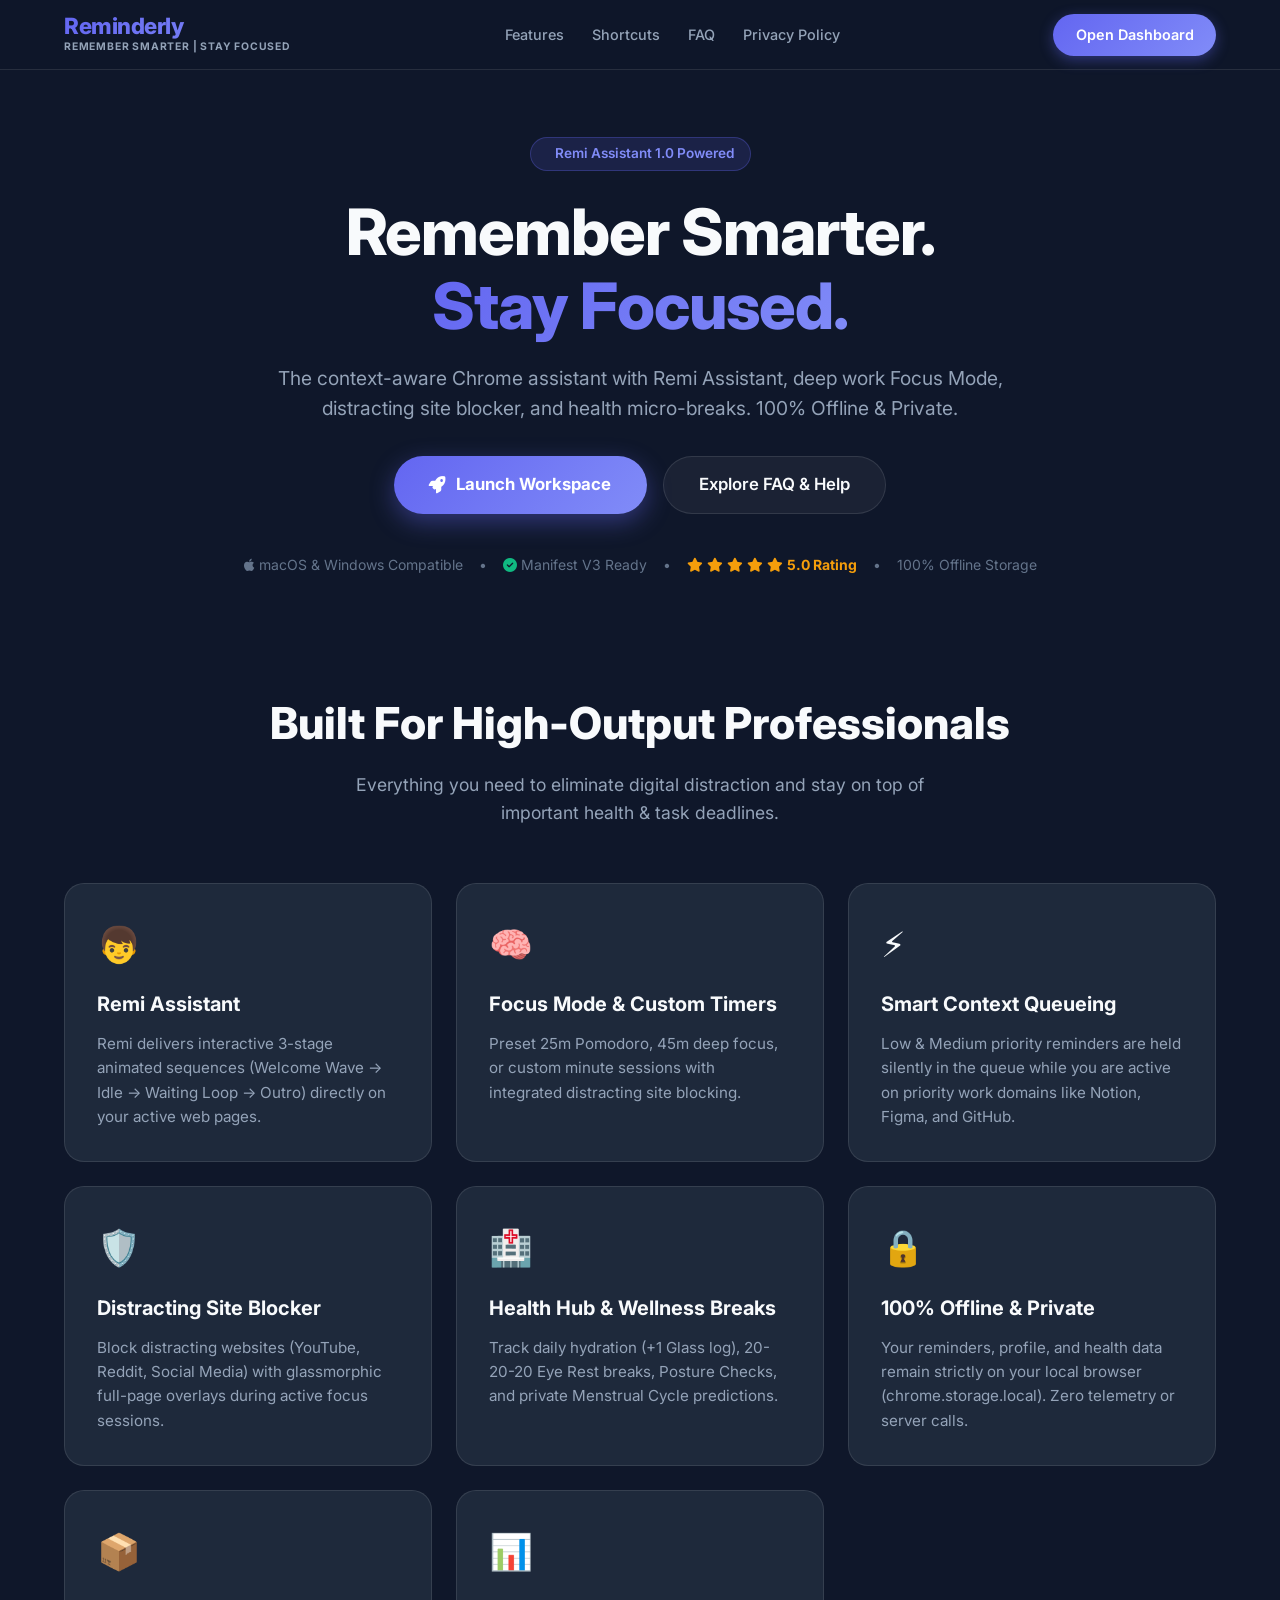
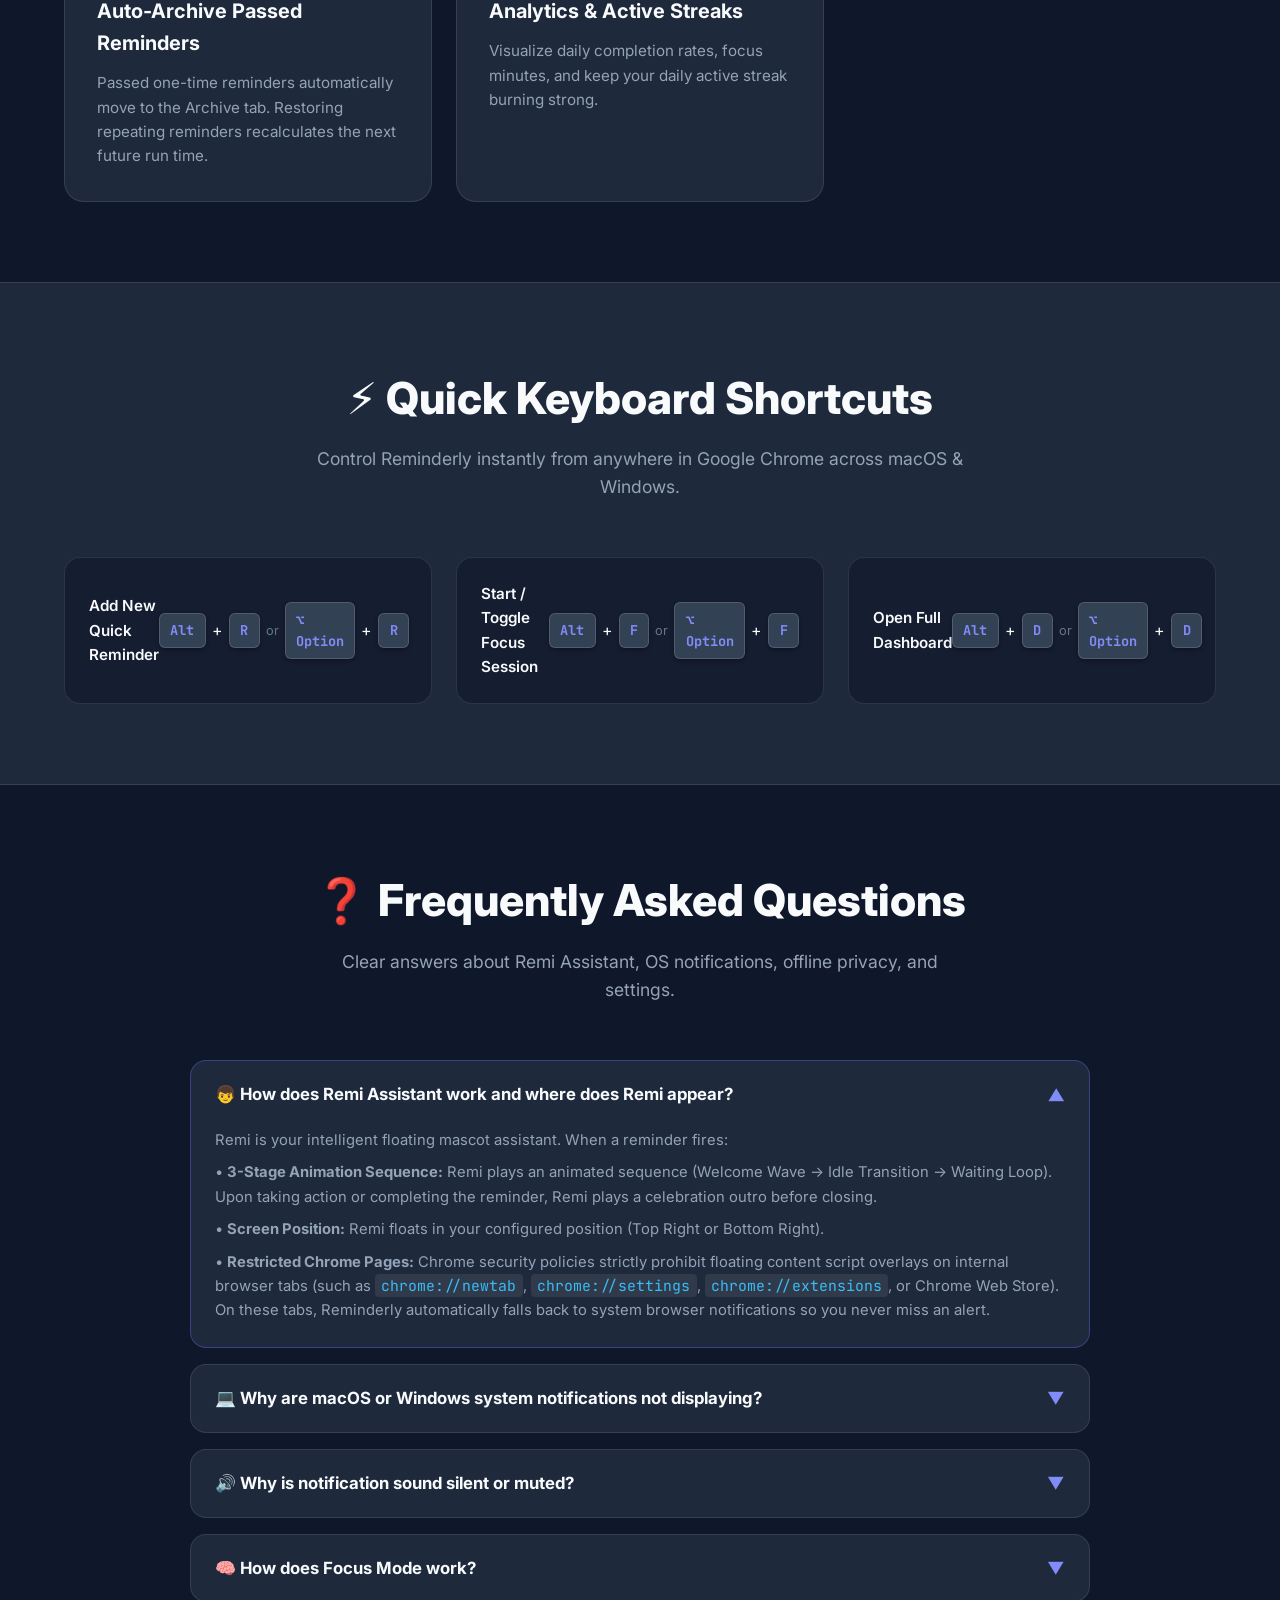
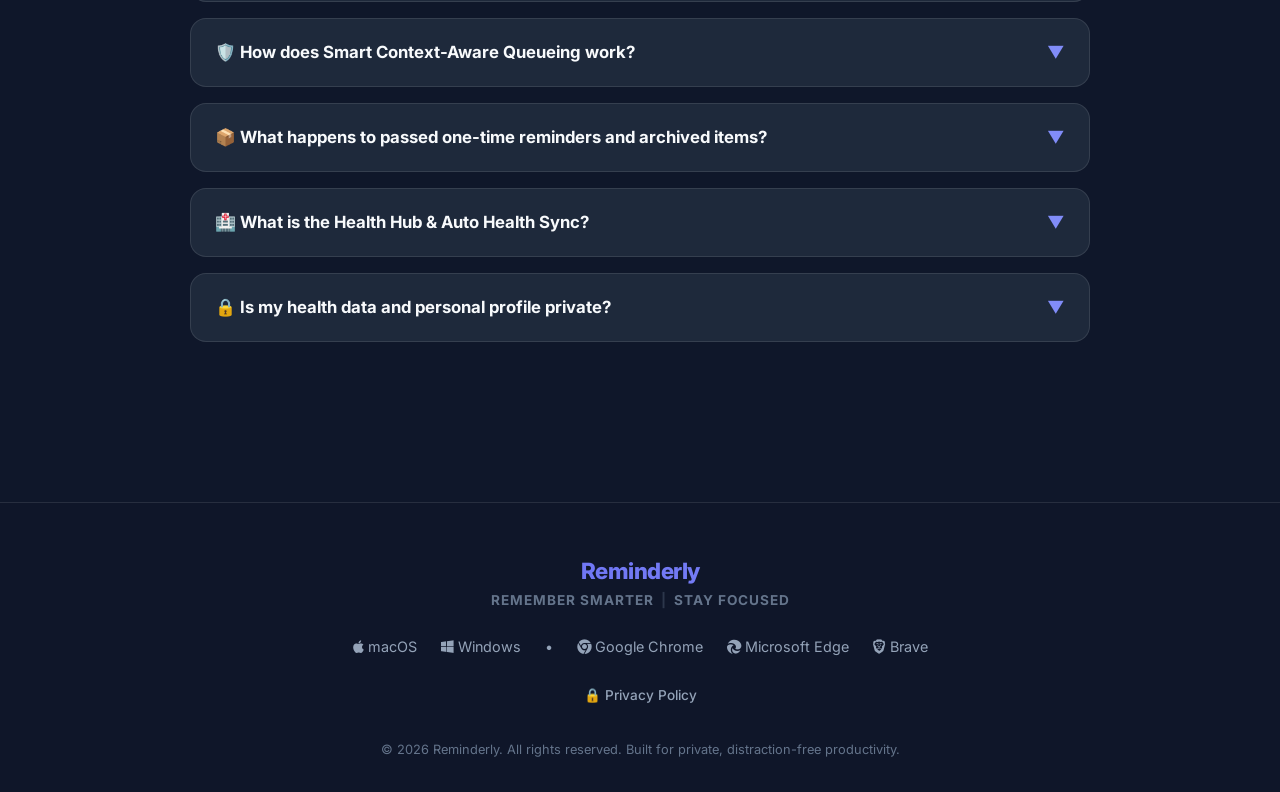
==== index.html @ 0ef1bbad "Initial commit" ====
<!DOCTYPE html>
<html lang="en" itemscope itemtype="http://schema.org/WebPage">
<head>
  <meta charset="UTF-8" />
  <title>Reminderly – Smart Reminder & Productivity Assistant | Remember Smarter | Stay Focused</title>
  <meta name="viewport" content="width=device-width, initial-scale=1.0, maximum-scale=5.0" />
  <meta name="description" content="Reminderly - The ultimate Chrome reminder & productivity extension with Remi Assistant, Focus Mode, Distracting Site Blocker, Health Hub, and Smart Context Awareness. Remember Smarter | Stay Focused." />
  <meta name="keywords" content="Reminderly, Chrome extension, Remi Assistant, focus mode, website blocker, reminder assistant, productivity dashboard, 20-20-20 eye rest, water tracker, period tracker, chrome reminder extension, remember smarter stay focused" />
  <meta name="author" content="Reminderly Team" />
  
  <!-- Open Graph / Facebook -->
  <meta property="og:type" content="website" />
  <meta property="og:title" content="Reminderly – Remember Smarter | Stay Focused" />
  <meta property="og:description" content="Transform your browser productivity with Remi Assistant, Focus Mode, Smart Context Queueing, and Health Micro-Breaks. 100% Offline & Private." />
  <meta property="og:image" content="icons/128x128.png" />

  <!-- Favicon and App Icons -->
  <link rel="icon" href="icons/transparent.png" type="image/png">
  <link rel="apple-touch-icon" href="icons/transparent.png">
  <meta name="theme-color" content="#6366f1">
  
  <!-- Fonts & Icons -->
  <link rel="preconnect" href="https://fonts.googleapis.com">
  <link rel="preconnect" href="https://fonts.gstatic.com" crossorigin>
  <link href="https://fonts.googleapis.com/css2?family=Inter:wght@300;400;500;600;700;800&family=JetBrains+Mono:wght@400;500;600&display=swap" rel="stylesheet">
  <link rel="stylesheet" href="https://cdnjs.cloudflare.com/ajax/libs/font-awesome/6.5.1/css/all.min.css" crossorigin="anonymous" referrerpolicy="no-referrer" />

  <style>
    * {
      box-sizing: border-box;
      margin: 0;
      padding: 0;
    }

    :root {
      --primary: #6366f1;
      --primary-light: #818cf8;
      --primary-dark: #4f46e5;
      --secondary: #38bdf8;
      --accent: #10b981;
      --warning: #f59e0b;
      --danger: #ef4444;
      --background: #0f172a;
      --surface: #1e293b;
      --surface-elevated: #334155;
      --text-primary: #f8fafc;
      --text-secondary: #94a3b8;
      --text-muted: #64748b;
      --border: rgba(255, 255, 255, 0.1);
      --border-light: rgba(255, 255, 255, 0.05);
      --shadow-sm: 0 2px 4px rgba(0, 0, 0, 0.2);
      --shadow: 0 4px 12px rgba(0, 0, 0, 0.3);
      --shadow-lg: 0 10px 25px rgba(0, 0, 0, 0.4);
      --shadow-xl: 0 20px 40px rgba(0, 0, 0, 0.5);
      --gradient-primary: linear-gradient(135deg, #6366f1 0%, #818cf8 100%);
      --gradient-accent: linear-gradient(135deg, #38bdf8 0%, #10b981 100%);
    }

    html {
      scroll-behavior: smooth;
      font-family: 'Inter', system-ui, -apple-system, sans-serif;
      background: var(--background);
      color: var(--text-primary);
      line-height: 1.6;
    }

    body {
      overflow-x: hidden;
    }

    /* Container */
    .container {
      max-width: 1200px;
      margin: 0 auto;
      padding: 0 1.5rem;
    }

    /* Header */
    header {
      position: fixed;
      top: 0;
      left: 0;
      right: 0;
      background: rgba(15, 23, 42, 0.85);
      backdrop-filter: blur(16px);
      border-bottom: 1px solid var(--border);
      z-index: 1000;
      padding: 0.85rem 0;
    }

    .header-content {
      display: flex;
      justify-content: space-between;
      align-items: center;
    }

    .logo-container {
      display: flex;
      flex-direction: column;
      text-decoration: none;
    }

    .logo-text {
      font-size: 1.4rem;
      font-weight: 800;
      background: var(--gradient-primary);
      -webkit-background-clip: text;
      -webkit-text-fill-color: transparent;
      letter-spacing: -0.5px;
      line-height: 1.1;
    }

    .logo-slogan {
      font-size: 0.65rem;
      font-weight: 700;
      color: var(--text-secondary);
      letter-spacing: 0.8px;
      text-transform: uppercase;
    }

    nav {
      display: flex;
      gap: 1.75rem;
      align-items: center;
    }

    nav a {
      color: var(--text-secondary);
      text-decoration: none;
      font-weight: 500;
      font-size: 0.9rem;
      transition: color 0.2s ease;
    }

    nav a:hover {
      color: var(--text-primary);
    }

    .btn-cta {
      background: var(--gradient-primary);
      color: white;
      padding: 0.6rem 1.4rem;
      border-radius: 50px;
      font-weight: 600;
      text-decoration: none;
      font-size: 0.9rem;
      box-shadow: 0 4px 14px rgba(99, 102, 241, 0.4);
      transition: transform 0.2s ease, box-shadow 0.2s ease;
    }

    .btn-cta:hover {
      transform: translateY(-2px);
      box-shadow: 0 6px 20px rgba(99, 102, 241, 0.6);
    }

    /* Hero Section */
    .hero {
      padding: 8.5rem 0 5rem 0;
      text-align: center;
      position: relative;
    }

    .hero-badge {
      display: inline-flex;
      align-items: center;
      gap: 8px;
      background: rgba(99, 102, 241, 0.15);
      border: 1px solid rgba(99, 102, 241, 0.3);
      padding: 0.35rem 1rem;
      border-radius: 50px;
      font-size: 0.85rem;
      font-weight: 600;
      color: #818cf8;
      margin-bottom: 1.5rem;
    }

    .hero h1 {
      font-size: clamp(2.4rem, 5vw, 4rem);
      font-weight: 800;
      line-height: 1.15;
      margin-bottom: 1.25rem;
      letter-spacing: -1px;
    }

    .gradient-text {
      background: var(--gradient-primary);
      -webkit-background-clip: text;
      -webkit-text-fill-color: transparent;
    }

    .hero p {
      font-size: 1.2rem;
      color: var(--text-secondary);
      max-width: 760px;
      margin: 0 auto 2rem auto;
      line-height: 1.6;
    }

    .hero-buttons {
      display: flex;
      gap: 1rem;
      justify-content: center;
      flex-wrap: wrap;
      margin-bottom: 2.5rem;
    }

    .btn-hero-primary {
      background: var(--gradient-primary);
      color: white;
      padding: 0.9rem 2.2rem;
      border-radius: 50px;
      font-weight: 700;
      text-decoration: none;
      font-size: 1.05rem;
      box-shadow: 0 8px 25px rgba(99, 102, 241, 0.4);
      transition: all 0.25s ease;
      display: inline-flex;
      align-items: center;
      gap: 10px;
    }

    .btn-hero-primary:hover {
      transform: translateY(-3px);
      box-shadow: 0 12px 30px rgba(99, 102, 241, 0.6);
    }

    .btn-hero-secondary {
      background: rgba(255, 255, 255, 0.05);
      color: var(--text-primary);
      padding: 0.9rem 2.2rem;
      border-radius: 50px;
      font-weight: 600;
      text-decoration: none;
      font-size: 1.05rem;
      border: 1px solid var(--border);
      transition: all 0.25s ease;
    }

    .btn-hero-secondary:hover {
      background: rgba(255, 255, 255, 0.1);
      transform: translateY(-2px);
    }

    .version-meta {
      display: flex;
      align-items: center;
      justify-content: center;
      gap: 16px;
      font-size: 0.875rem;
      color: var(--text-muted);
    }

    .star-rating {
      color: #f59e0b;
      display: inline-flex;
      align-items: center;
      gap: 4px;
    }

    /* Features Section */
    .section-title {
      text-align: center;
      margin-bottom: 3.5rem;
    }

    .section-title h2 {
      font-size: clamp(2rem, 3.5vw, 2.75rem);
      font-weight: 800;
      margin-bottom: 0.75rem;
    }

    .section-title p {
      color: var(--text-secondary);
      font-size: 1.1rem;
      max-width: 650px;
      margin: 0 auto;
    }

    .features-grid {
      display: grid;
      grid-template-columns: repeat(auto-fit, minmax(320px, 1fr));
      gap: 1.5rem;
      margin-bottom: 5rem;
    }

    .feature-card {
      background: var(--surface);
      border: 1px solid var(--border);
      border-radius: 20px;
      padding: 2rem;
      transition: all 0.3s ease;
      display: flex;
      flex-direction: column;
      gap: 12px;
    }

    .feature-card:hover {
      transform: translateY(-6px);
      border-color: rgba(99, 102, 241, 0.4);
      box-shadow: 0 12px 30px rgba(0, 0, 0, 0.4);
    }

    .feature-icon {
      font-size: 2.2rem;
      margin-bottom: 4px;
    }

    .feature-card h3 {
      font-size: 1.25rem;
      font-weight: 700;
      color: var(--text-primary);
    }

    .feature-card p {
      color: var(--text-secondary);
      font-size: 0.95rem;
      line-height: 1.6;
    }

    /* Keyboard Shortcuts Section */
    .shortcuts-section {
      background: var(--surface);
      border-top: 1px solid var(--border);
      border-bottom: 1px solid var(--border);
      padding: 5rem 0;
      margin-bottom: 5rem;
    }

    .shortcuts-grid {
      display: grid;
      grid-template-columns: repeat(auto-fit, minmax(280px, 1fr));
      gap: 1.5rem;
    }

    .shortcut-card {
      background: rgba(15, 23, 42, 0.6);
      border: 1px solid var(--border);
      border-radius: 16px;
      padding: 1.5rem;
      display: flex;
      align-items: center;
      justify-content: space-between;
    }

    .shortcut-desc {
      font-size: 0.95rem;
      font-weight: 600;
      color: var(--text-primary);
    }

    kbd {
      background: var(--surface-elevated);
      color: var(--primary-light);
      border: 1px solid rgba(255, 255, 255, 0.15);
      border-radius: 6px;
      padding: 0.35rem 0.65rem;
      font-family: 'JetBrains Mono', monospace;
      font-size: 0.85rem;
      font-weight: 700;
      box-shadow: 0 2px 4px rgba(0,0,0,0.3);
    }

    /* Testimonials Section */
    .testimonials-grid {
      display: grid;
      grid-template-columns: repeat(auto-fit, minmax(300px, 1fr));
      gap: 1.5rem;
      margin-bottom: 5rem;
    }

    .testimonial-card {
      background: var(--surface);
      border: 1px solid var(--border);
      border-radius: 20px;
      padding: 2rem;
      display: flex;
      flex-direction: column;
      justify-content: space-between;
    }

    .testimonial-quote {
      font-size: 0.95rem;
      color: var(--text-secondary);
      font-style: italic;
      line-height: 1.65;
      margin-bottom: 1.5rem;
    }

    .testimonial-user {
      display: flex;
      align-items: center;
      gap: 12px;
    }

    .user-avatar {
      width: 44px;
      height: 44px;
      border-radius: 50%;
      background: var(--gradient-primary);
      display: flex;
      align-items: center;
      justify-content: center;
      font-weight: 700;
      color: white;
    }

    .user-info h4 {
      font-size: 0.95rem;
      font-weight: 700;
    }

    .user-info p {
      font-size: 0.8rem;
      color: var(--text-muted);
    }

    /* FAQ Accordion Section */
    .faq-container {
      max-width: 900px;
      margin: 0 auto 5rem auto;
      display: flex;
      flex-direction: column;
      gap: 1rem;
    }

    .faq-item {
      background: var(--surface);
      border: 1px solid var(--border);
      border-radius: 16px;
      overflow: hidden;
      transition: border-color 0.2s ease;
    }

    .faq-item[open] {
      border-color: rgba(99, 102, 241, 0.4);
    }

    .faq-summary {
      padding: 1.25rem 1.5rem;
      font-size: 1.05rem;
      font-weight: 700;
      color: var(--text-primary);
      cursor: pointer;
      display: flex;
      justify-content: space-between;
      align-items: center;
      list-style: none;
    }

    .faq-summary::-webkit-details-marker {
      display: none;
    }

    .faq-arrow {
      color: var(--primary-light);
      transition: transform 0.2s ease;
    }

    .faq-item[open] .faq-arrow {
      transform: rotate(180deg);
    }

    .faq-body {
      padding: 0 1.5rem 1.5rem 1.5rem;
      color: var(--text-secondary);
      font-size: 0.925rem;
      line-height: 1.65;
      display: flex;
      flex-direction: column;
      gap: 8px;
    }

    .faq-body code {
      background: rgba(255, 255, 255, 0.08);
      color: #38bdf8;
      padding: 0.15rem 0.4rem;
      border-radius: 4px;
      font-family: 'JetBrains Mono', monospace;
    }

    /* Footer */
    footer {
      background: rgba(15, 23, 42, 0.95);
      border-top: 1px solid var(--border);
      padding: 3.5rem 0 2rem 0;
      text-align: center;
    }

    .footer-brand {
      margin-bottom: 1.5rem;
    }

    .footer-tagline {
      font-size: 0.85rem;
      font-weight: 700;
      color: var(--text-muted);
      letter-spacing: 1px;
      text-transform: uppercase;
      margin-top: 6px;
    }

    .browser-list {
      display: flex;
      justify-content: center;
      gap: 1.5rem;
      margin: 1.5rem 0;
      color: var(--text-secondary);
      font-size: 0.9rem;
    }

    .footer-copyright {
      font-size: 0.8rem;
      color: var(--text-muted);
      margin-top: 2rem;
    }

    @media (max-width: 768px) {
      nav { display: none; }
      .hero { padding-top: 7rem; }
    }
  </style>
</head>
<body>

  <!-- Header -->
  <header>
    <div class="container header-content">
      <a href="#" class="logo-container">
        <div class="logo-text">Reminderly</div>
        <div class="logo-slogan">Remember Smarter | Stay Focused</div>
      </a>

      <nav>
        <a href="#features">Features</a>
        <a href="#shortcuts">Shortcuts</a>
        <a href="#faq">FAQ</a>
        <a href="privacy.html">Privacy Policy</a>
      </nav>

      <a href="dashboard/dashboard.html" class="btn-cta">Open Dashboard</a>
    </div>
  </header>

  <!-- Hero Section -->
  <section class="hero">
    <div class="container">
      <div class="hero-badge">
        <i class="fa-solid fa-sparkles"></i> Remi Assistant 1.0 Powered
      </div>

      <h1>
        Remember Smarter.<br>
        <span class="gradient-text">Stay Focused.</span>
      </h1>

      <p>
        The context-aware Chrome assistant with Remi Assistant, deep work Focus Mode, distracting site blocker, and health micro-breaks. 100% Offline & Private.
      </p>

      <div class="hero-buttons">
        <a href="dashboard/dashboard.html" class="btn-hero-primary">
          <i class="fa-solid fa-rocket"></i> Launch Workspace
        </a>
        <a href="#faq" class="btn-hero-secondary">Explore FAQ & Help</a>
      </div>

      <div class="version-meta">
        <span><i class="fa-brands fa-apple"></i> macOS & Windows Compatible</span>
        <span>•</span>
        <span><i class="fa-solid fa-check-circle" style="color: #10b981;"></i> Manifest V3 Ready</span>
        <span>•</span>
        <span class="star-rating">
          <i class="fa-solid fa-star"></i>
          <i class="fa-solid fa-star"></i>
          <i class="fa-solid fa-star"></i>
          <i class="fa-solid fa-star"></i>
          <i class="fa-solid fa-star"></i>
          <strong>5.0 Rating</strong>
        </span>
        <span>•</span>
        <span>100% Offline Storage</span>
      </div>
    </div>
  </section>

  <!-- Features Section -->
  <section class="container" id="features" style="padding-top: 2rem;">
    <div class="section-title">
      <h2>Built For High-Output Professionals</h2>
      <p>Everything you need to eliminate digital distraction and stay on top of important health & task deadlines.</p>
    </div>

    <div class="features-grid">
      
      <div class="feature-card">
        <div class="feature-icon">👦</div>
        <h3>Remi Assistant</h3>
        <p>Remi delivers interactive 3-stage animated sequences (Welcome Wave → Idle → Waiting Loop → Outro) directly on your active web pages.</p>
      </div>

      <div class="feature-card">
        <div class="feature-icon">🧠</div>
        <h3>Focus Mode & Custom Timers</h3>
        <p>Preset 25m Pomodoro, 45m deep focus, or custom minute sessions with integrated distracting site blocking.</p>
      </div>

      <div class="feature-card">
        <div class="feature-icon">⚡</div>
        <h3>Smart Context Queueing</h3>
        <p>Low & Medium priority reminders are held silently in the queue while you are active on priority work domains like Notion, Figma, and GitHub.</p>
      </div>

      <div class="feature-card">
        <div class="feature-icon">🛡️</div>
        <h3>Distracting Site Blocker</h3>
        <p>Block distracting websites (YouTube, Reddit, Social Media) with glassmorphic full-page overlays during active focus sessions.</p>
      </div>

      <div class="feature-card">
        <div class="feature-icon">🏥</div>
        <h3>Health Hub & Wellness Breaks</h3>
        <p>Track daily hydration (+1 Glass log), 20-20-20 Eye Rest breaks, Posture Checks, and private Menstrual Cycle predictions.</p>
      </div>

      <div class="feature-card">
        <div class="feature-icon">🔒</div>
        <h3>100% Offline & Private</h3>
        <p>Your reminders, profile, and health data remain strictly on your local browser (chrome.storage.local). Zero telemetry or server calls.</p>
      </div>

      <div class="feature-card">
        <div class="feature-icon">📦</div>
        <h3>Auto-Archive Passed Reminders</h3>
        <p>Passed one-time reminders automatically move to the Archive tab. Restoring repeating reminders recalculates the next future run time.</p>
      </div>

      <div class="feature-card">
        <div class="feature-icon">📊</div>
        <h3>Analytics & Active Streaks</h3>
        <p>Visualize daily completion rates, focus minutes, and keep your daily active streak burning strong.</p>
      </div>

    </div>
  </section>

  <!-- Shortcuts Section -->
  <section class="shortcuts-section" id="shortcuts">
    <div class="container">
      <div class="section-title">
        <h2>⚡ Quick Keyboard Shortcuts</h2>
        <p>Control Reminderly instantly from anywhere in Google Chrome across macOS & Windows.</p>
      </div>

      <div class="shortcuts-grid">
        <div class="shortcut-card">
          <span class="shortcut-desc">Add New Quick Reminder</span>
          <div style="display: flex; align-items: center; gap: 6px;">
            <kbd>Alt</kbd> + <kbd>R</kbd>
            <span style="font-size: 0.8rem; color: var(--text-muted);">or</span>
            <kbd>⌥ Option</kbd> + <kbd>R</kbd>
          </div>
        </div>
        <div class="shortcut-card">
          <span class="shortcut-desc">Start / Toggle Focus Session</span>
          <div style="display: flex; align-items: center; gap: 6px;">
            <kbd>Alt</kbd> + <kbd>F</kbd>
            <span style="font-size: 0.8rem; color: var(--text-muted);">or</span>
            <kbd>⌥ Option</kbd> + <kbd>F</kbd>
          </div>
        </div>
        <div class="shortcut-card">
          <span class="shortcut-desc">Open Full Dashboard</span>
          <div style="display: flex; align-items: center; gap: 6px;">
            <kbd>Alt</kbd> + <kbd>D</kbd>
            <span style="font-size: 0.8rem; color: var(--text-muted);">or</span>
            <kbd>⌥ Option</kbd> + <kbd>D</kbd>
          </div>
        </div>
      </div>
    </div>
  </section>

  <!-- FAQ Section -->
  <section class="container" id="faq" style="padding-bottom: 5rem;">
    <div class="section-title">
      <h2>❓ Frequently Asked Questions</h2>
      <p>Clear answers about Remi Assistant, OS notifications, offline privacy, and settings.</p>
    </div>

    <div class="faq-container">
      
      <details class="faq-item" open>
        <summary class="faq-summary">
          <span>👦 How does Remi Assistant work and where does Remi appear?</span>
          <span class="faq-arrow">▼</span>
        </summary>
        <div class="faq-body">
          <p>Remi is your intelligent floating mascot assistant. When a reminder fires:</p>
          <p>• <strong>3-Stage Animation Sequence:</strong> Remi plays an animated sequence (Welcome Wave → Idle Transition → Waiting Loop). Upon taking action or completing the reminder, Remi plays a celebration outro before closing.</p>
          <p>• <strong>Screen Position:</strong> Remi floats in your configured position (Top Right or Bottom Right).</p>
          <p>• <strong>Restricted Chrome Pages:</strong> Chrome security policies strictly prohibit floating content script overlays on internal browser tabs (such as <code>chrome://newtab</code>, <code>chrome://settings</code>, <code>chrome://extensions</code>, or Chrome Web Store). On these tabs, Reminderly automatically falls back to system browser notifications so you never miss an alert.</p>
        </div>
      </details>

      <details class="faq-item">
        <summary class="faq-summary">
          <span>💻 Why are macOS or Windows system notifications not displaying?</span>
          <span class="faq-arrow">▼</span>
        </summary>
        <div class="faq-body">
          <p>If browser desktop notifications are not popping up, check your operating system settings:</p>
          <p>• <strong>macOS System Settings:</strong> Open <em>Apple Menu  → System Settings → Notifications → Google Chrome</em>. Ensure <strong>Allow Notifications</strong> is ON and Alert Style is set to <strong>Banners</strong> or <strong>Alerts</strong>.</p>
          <p>• <strong>macOS Focus Mode / Do Not Disturb:</strong> If Focus Mode or DND is active in the macOS menu bar, macOS silences banners unless Chrome is added to <em>Focus → Allowed Apps</em>.</p>
          <p>• <strong>Windows Notifications & Focus Assist:</strong> Open <em>Windows Settings → System → Notifications & Focus Assist</em> and ensure Google Chrome notifications are permitted.</p>
        </div>
      </details>

      <details class="faq-item">
        <summary class="faq-summary">
          <span>🔊 Why is notification sound silent or muted?</span>
          <span class="faq-arrow">▼</span>
        </summary>
        <div class="faq-body">
          <p>Audio playback is subject to browser and operating system policies:</p>
          <p>• <strong>Web Audio Autoplay Policy:</strong> Modern browsers (Chrome, Edge, Brave) require at least one user interaction (a click anywhere on a webpage) before Web Audio can synthesize or play sound chimes automatically.</p>
          <p>• <strong>Volume & Sound Tone Settings:</strong> Check <em>Settings → Preferences & Audio</em> to ensure notification volume is turned up and test your chosen sound tone (Glass Chime, Soft Dual Wave, Energetic Ring, or Classic Bell).</p>
          <p>• <strong>Background Tab Throttling:</strong> Browsers throttle inactive background timers to save battery (~1 min delay), but persistent alarms trigger sound chimes as soon as Chrome is active.</p>
        </div>
      </details>

      <details class="faq-item">
        <summary class="faq-summary">
          <span>🧠 How does Focus Mode work?</span>
          <span class="faq-arrow">▼</span>
        </summary>
        <div class="faq-body">
          <p>Focus Mode helps you execute deep work sessions without distractions:</p>
          <p>• <strong>Preset & Custom Timers:</strong> Quickly launch 25-minute (Pomodoro), 45-minute, or Custom minute focus timers.</p>
          <p>• <strong>Website Blocker Integration:</strong> When active, listed distracting websites (e.g. YouTube, Reddit) show a full-page glassmorphic blocker overlay.</p>
          <p>• <strong>Smart Queueing:</strong> Non-critical reminders are held silently in the queue until your focus session completes.</p>
        </div>
      </details>

      <details class="faq-item">
        <summary class="faq-summary">
          <span>🛡️ How does Smart Context-Aware Queueing work?</span>
          <span class="faq-arrow">▼</span>
        </summary>
        <div class="faq-body">
          <p>When Smart Context Awareness is enabled, Reminderly respects your workflow:</p>
          <p>• <strong>Priority Work Domains:</strong> While active on designated work domains (e.g., Notion, Figma, GitHub), non-critical reminders (Low & Medium) are held silently in the queue to protect your deep work state.</p>
          <p>• <strong>High Priority & Health Reminders:</strong> High-priority tasks and health breaks (Water, Eye Rest, Posture, Medicine) always deliver immediately regardless of site.</p>
        </div>
      </details>

      <details class="faq-item">
        <summary class="faq-summary">
          <span>📦 What happens to passed one-time reminders and archived items?</span>
          <span class="faq-arrow">▼</span>
        </summary>
        <div class="faq-body">
          <p>• <strong>Passed One-Time Reminders:</strong> One-time reminders automatically move to the <strong>Archive</strong> tab once their scheduled time passes. You can view, search, or permanently delete them from the Archive.</p>
          <p>• <strong>Restoring Reminders:</strong> Restoring a repeating reminder automatically recalculates its next future run time from the current moment.</p>
        </div>
      </details>

      <details class="faq-item">
        <summary class="faq-summary">
          <span>🏥 What is the Health Hub & Auto Health Sync?</span>
          <span class="faq-arrow">▼</span>
        </summary>
        <div class="faq-body">
          <p>The Health Hub manages micro-breaks and daily wellness tracking:</p>
          <p>• <strong>Hydration Tracker:</strong> Track daily water glasses (+1 Glass button) with smart interval alerts.</p>
          <p>• <strong>20-20-20 Eye Rest & Posture Checks:</strong> Timed micro-breaks with live 20-second countdown timers.</p>
          <p>• <strong>Period & Cycle Tracker:</strong> Private menstrual cycle predictions and pre-period reminders.</p>
          <p>• <strong>Auto Health Sync:</strong> Fixed health break schedules automatically sync with your main active reminders list.</p>
        </div>
      </details>

      <details class="faq-item">
        <summary class="faq-summary">
          <span>🔒 Is my health data and personal profile private?</span>
          <span class="faq-arrow">▼</span>
        </summary>
        <div class="faq-body">
          <p><strong>100% Offline & Private!</strong> All your data—including reminders, focus stats, water logs, medication schedules, and user profile information—is stored strictly inside your local browser storage (<code>chrome.storage.local</code>). Zero data is collected or sent to any server.</p>
        </div>
      </details>

    </div>
  </section>

  <!-- Footer -->
  <footer>
    <div class="container">
      <div class="footer-brand">
        <div class="logo-text">Reminderly</div>
        <div class="footer-tagline">REMEMBER SMARTER <span style="opacity: 0.35; margin: 0 3px;">|</span> STAY FOCUSED</div>
      </div>

      <div class="browser-list">
        <span><i class="fa-brands fa-apple"></i> macOS</span>
        <span><i class="fa-brands fa-windows"></i> Windows</span>
        <span>•</span>
        <span><i class="fa-brands fa-chrome"></i> Google Chrome</span>
        <span><i class="fa-brands fa-edge"></i> Microsoft Edge</span>
        <span><i class="fa-brands fa-brave"></i> Brave</span>
      </div>

      <div style="margin-top: 1rem;">
        <a href="privacy.html" style="color: var(--text-secondary); text-decoration: none; font-size: 0.85rem; font-weight: 500;">🔒 Privacy Policy</a>
      </div>

      <div class="footer-copyright">
        © 2026 Reminderly. All rights reserved. Built for private, distraction-free productivity.
      </div>
    </div>
  </footer>

</body>
</html>
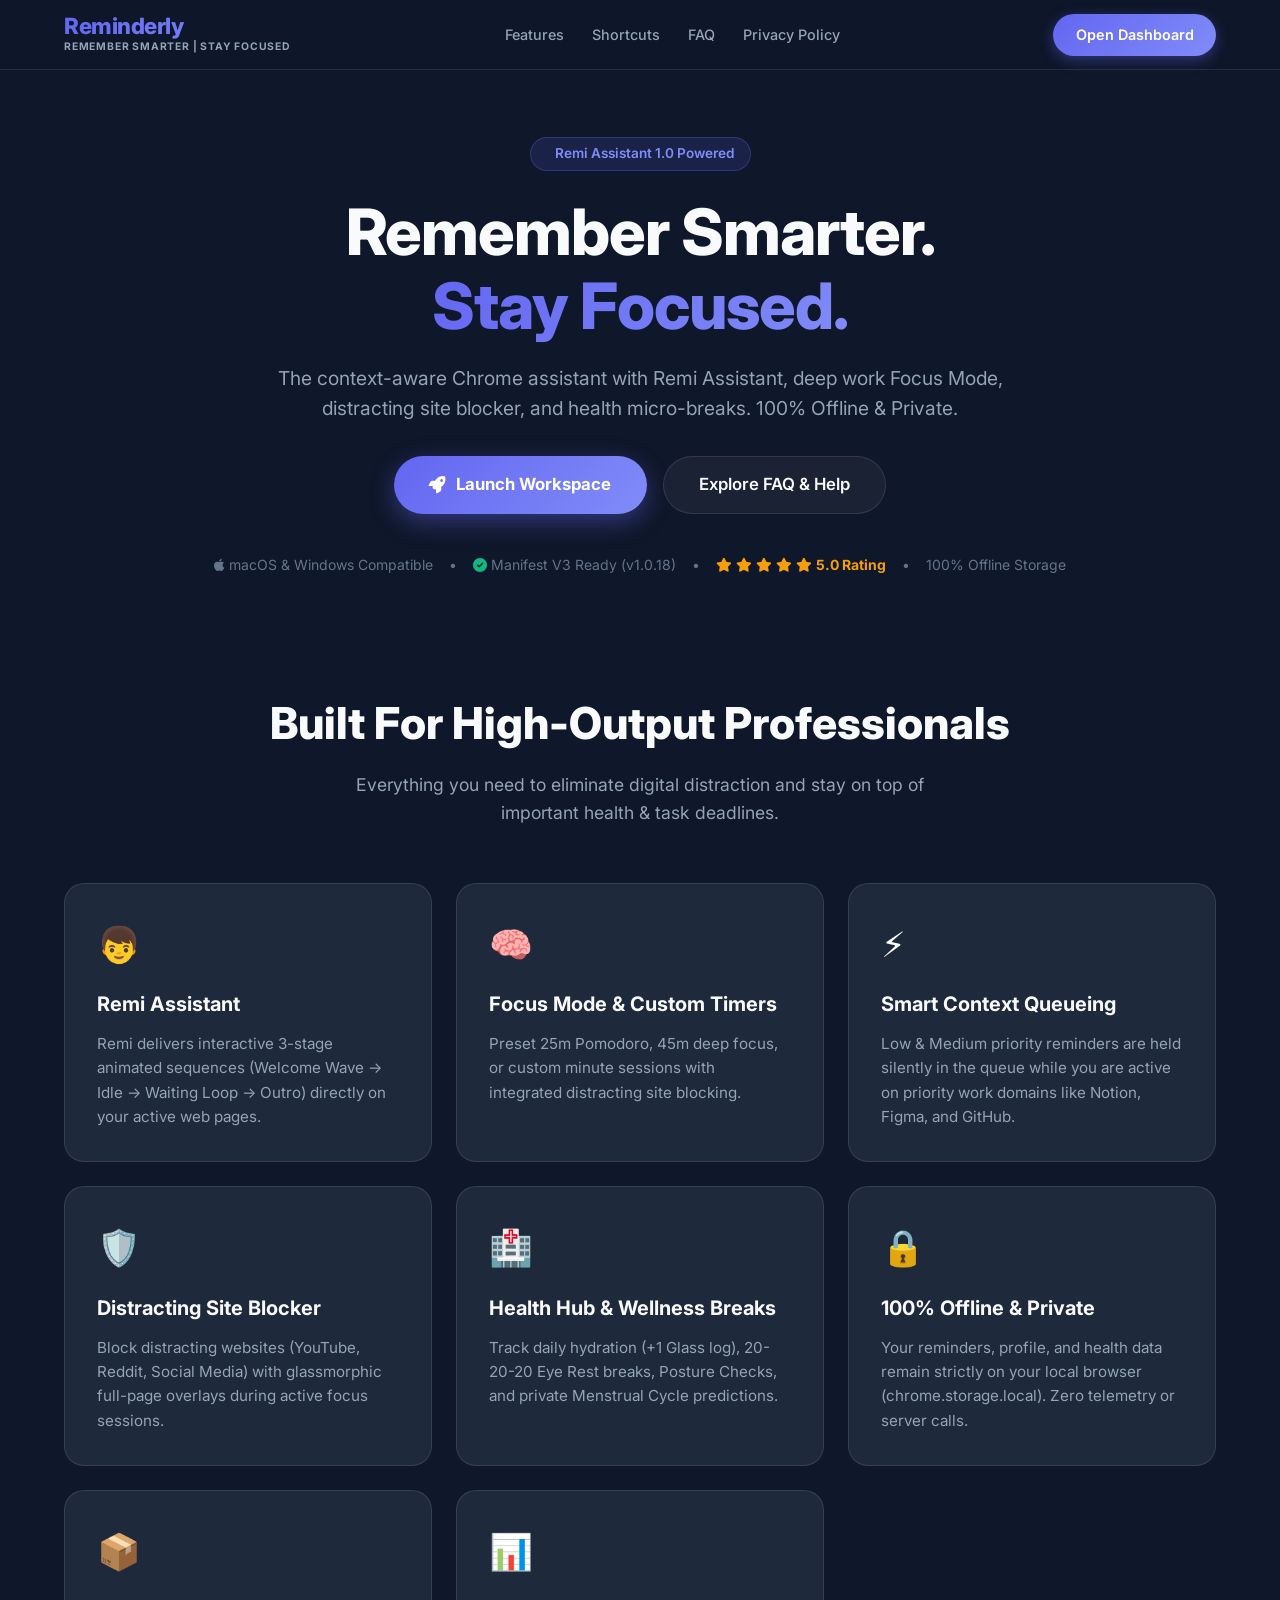
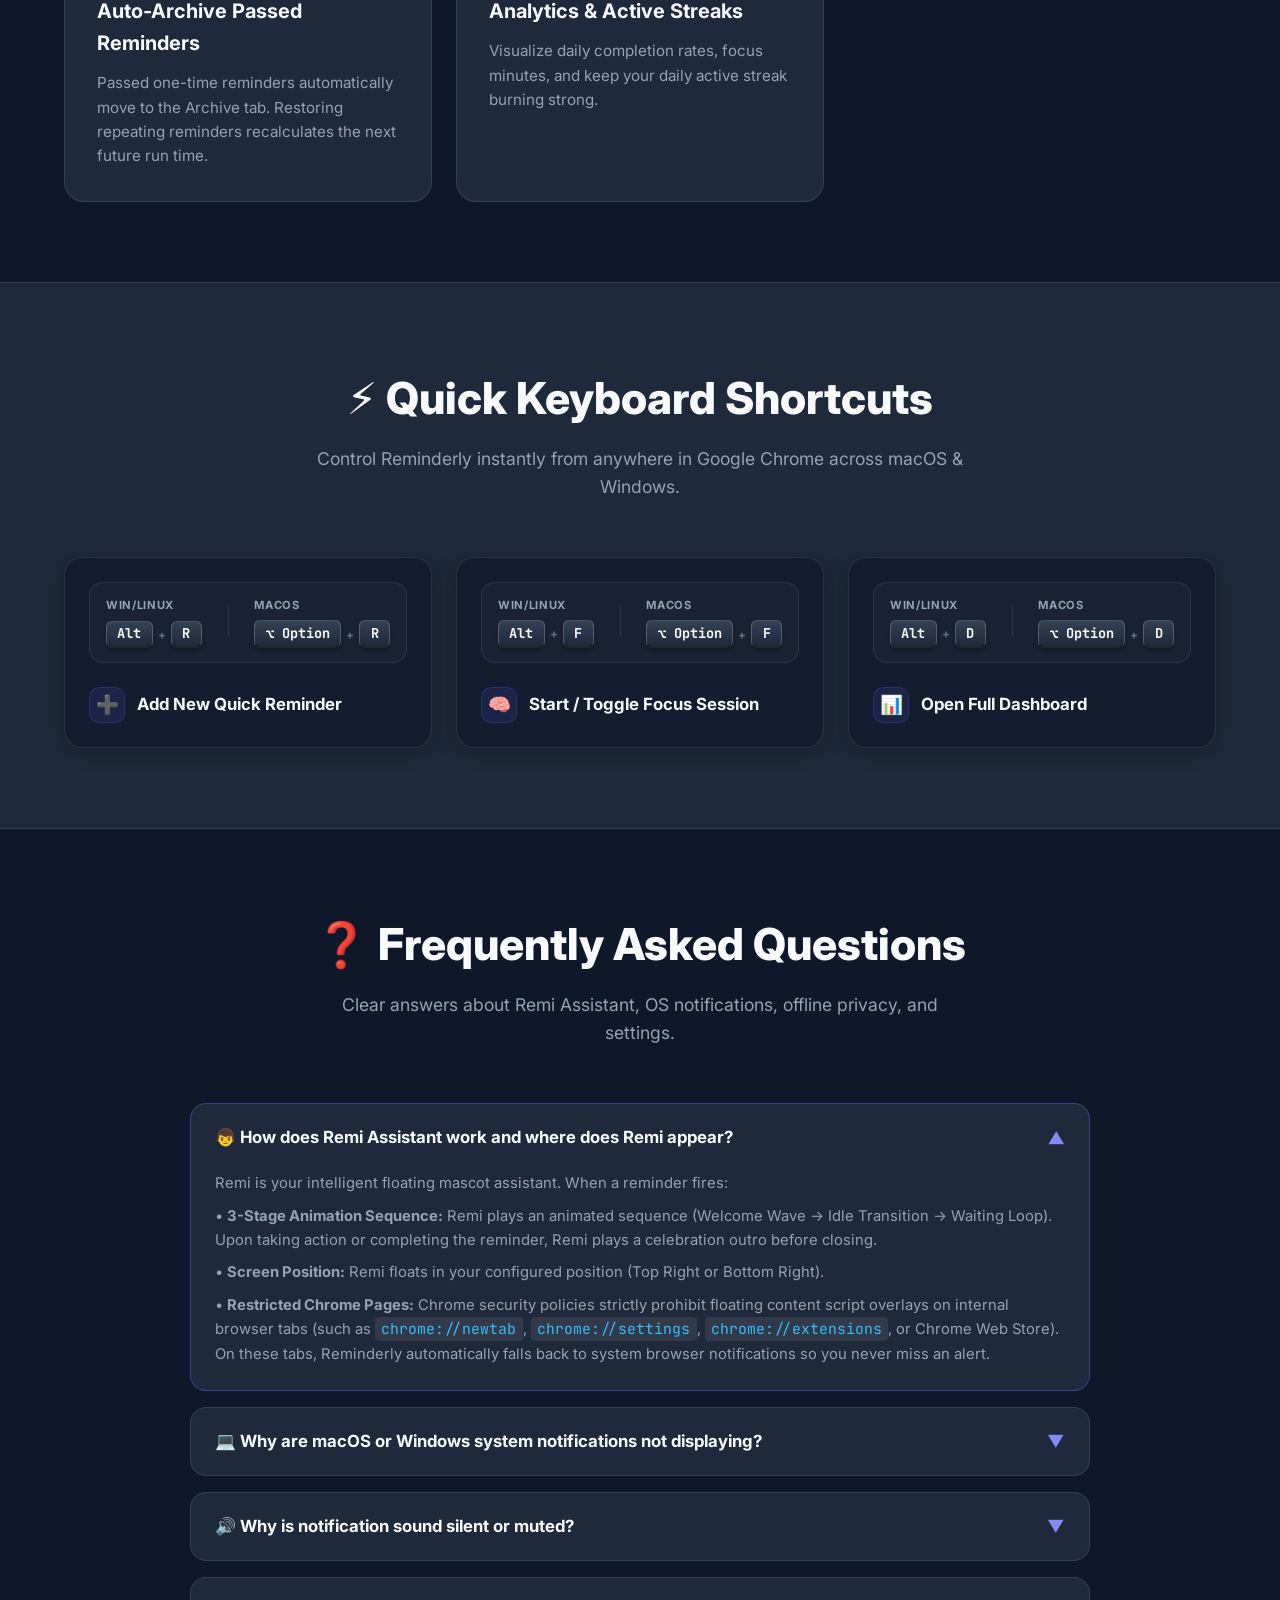
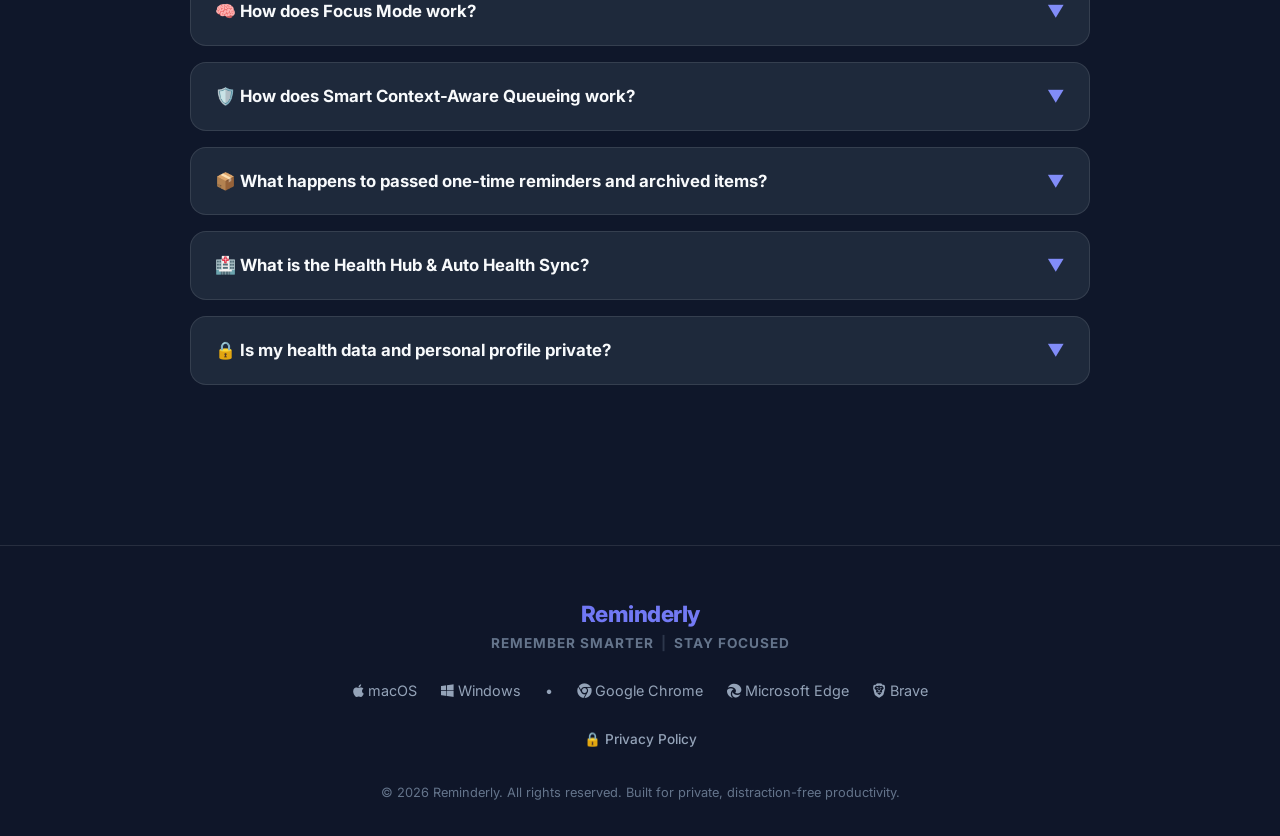
==== commit 5bf4570c: "updated" ====
--- a/index.html
+++ b/index.html
@@ -7,12 +7,21 @@
   <meta name="description" content="Reminderly - The ultimate Chrome reminder & productivity extension with Remi Assistant, Focus Mode, Distracting Site Blocker, Health Hub, and Smart Context Awareness. Remember Smarter | Stay Focused." />
   <meta name="keywords" content="Reminderly, Chrome extension, Remi Assistant, focus mode, website blocker, reminder assistant, productivity dashboard, 20-20-20 eye rest, water tracker, period tracker, chrome reminder extension, remember smarter stay focused" />
   <meta name="author" content="Reminderly Team" />
+  <link rel="canonical" href="https://manishsharma1804.github.io/reminderly/" />
   
   <!-- Open Graph / Facebook -->
   <meta property="og:type" content="website" />
+  <meta property="og:url" content="https://manishsharma1804.github.io/reminderly/" />
   <meta property="og:title" content="Reminderly – Remember Smarter | Stay Focused" />
   <meta property="og:description" content="Transform your browser productivity with Remi Assistant, Focus Mode, Smart Context Queueing, and Health Micro-Breaks. 100% Offline & Private." />
-  <meta property="og:image" content="icons/128x128.png" />
+  <meta property="og:image" content="https://manishsharma1804.github.io/reminderly/icons/128x128.png" />
+
+  <!-- Twitter -->
+  <meta name="twitter:card" content="summary_large_image" />
+  <meta name="twitter:url" content="https://manishsharma1804.github.io/reminderly/" />
+  <meta name="twitter:title" content="Reminderly – Remember Smarter | Stay Focused" />
+  <meta name="twitter:description" content="The intelligent Chrome extension that pairs you with Remi Assistant. Queue non-critical tasks during deep work, block distracting sites, and track health micro-breaks." />
+  <meta name="twitter:image" content="https://manishsharma1804.github.io/reminderly/icons/128x128.png" />
 
   <!-- Favicon and App Icons -->
   <link rel="icon" href="icons/transparent.png" type="image/png">
@@ -30,6 +39,15 @@
       box-sizing: border-box;
       margin: 0;
       padding: 0;
+    }
+
+    button, .btn, .btn-hero-primary, .btn-hero-secondary,
+    .shortcut-card, .key-badge-group, kbd, .shortcut-icon, .shortcut-keys,
+    .feature-icon, .version-meta, .badge, .navbar, nav, img, svg {
+      user-select: none;
+      -webkit-user-select: none;
+      -moz-user-select: none;
+      -ms-user-select: none;
     }
 
     :root {
@@ -328,36 +346,119 @@
 
     .shortcuts-grid {
       display: grid;
-      grid-template-columns: repeat(auto-fit, minmax(280px, 1fr));
+      grid-template-columns: repeat(auto-fit, minmax(320px, 1fr));
       gap: 1.5rem;
     }
 
     .shortcut-card {
-      background: rgba(15, 23, 42, 0.6);
+      background: rgba(15, 23, 42, 0.65);
+      backdrop-filter: blur(12px);
+      -webkit-backdrop-filter: blur(12px);
       border: 1px solid var(--border);
-      border-radius: 16px;
+      border-radius: 18px;
       padding: 1.5rem;
       display: flex;
-      align-items: center;
+      flex-direction: column;
       justify-content: space-between;
+      gap: 1.25rem;
+      transition: all 0.3s ease;
+      box-shadow: 0 4px 20px rgba(0, 0, 0, 0.2);
+    }
+
+    .shortcut-card:hover {
+      border-color: rgba(99, 102, 241, 0.4);
+      transform: translateY(-3px);
+      box-shadow: 0 8px 30px rgba(99, 102, 241, 0.15);
+    }
+
+    .shortcut-keys {
+      display: flex;
+      align-items: center;
+      justify-content: space-between;
+      gap: 0.75rem;
+      padding: 0.85rem 1rem;
+      background: rgba(30, 41, 59, 0.6);
+      border: 1px solid rgba(255, 255, 255, 0.08);
+      border-radius: 14px;
+    }
+
+    .key-badge-group {
+      display: flex;
+      flex-direction: column;
+      align-items: flex-start;
+      gap: 0.35rem;
+    }
+
+    .os-label {
+      font-size: 0.7rem;
+      font-weight: 700;
+      text-transform: uppercase;
+      letter-spacing: 0.06em;
+      color: #94a3b8;
+    }
+
+    .key-combo {
+      display: flex;
+      align-items: center;
+      gap: 5px;
+      white-space: nowrap;
+    }
+
+    .key-combo .plus {
+      font-size: 0.75rem;
+      color: var(--text-muted);
+      font-weight: 600;
+    }
+
+    .key-divider {
+      width: 1px;
+      height: 30px;
+      background: rgba(255, 255, 255, 0.1);
+    }
+
+    .shortcut-footer {
+      display: flex;
+      align-items: center;
+      gap: 0.75rem;
+      margin-top: 0.25rem;
+    }
+
+    .shortcut-icon {
+      font-size: 1.15rem;
+      display: flex;
+      align-items: center;
+      justify-content: center;
+      width: 36px;
+      height: 36px;
+      border-radius: 10px;
+      background: rgba(99, 102, 241, 0.12);
+      border: 1px solid rgba(99, 102, 241, 0.2);
+      flex-shrink: 0;
     }
 
     .shortcut-desc {
-      font-size: 0.95rem;
-      font-weight: 600;
+      font-size: 1.05rem;
+      font-weight: 700;
       color: var(--text-primary);
+      line-height: 1.3;
     }
 
     kbd {
-      background: var(--surface-elevated);
-      color: var(--primary-light);
-      border: 1px solid rgba(255, 255, 255, 0.15);
+      background: linear-gradient(180deg, #334155 0%, #1e293b 100%);
+      color: #f8fafc;
+      border: 1px solid rgba(255, 255, 255, 0.2);
+      border-bottom: 2px solid rgba(0, 0, 0, 0.4);
       border-radius: 6px;
       padding: 0.35rem 0.65rem;
       font-family: 'JetBrains Mono', monospace;
       font-size: 0.85rem;
       font-weight: 700;
       box-shadow: 0 2px 4px rgba(0,0,0,0.3);
+      display: inline-flex;
+      align-items: center;
+      justify-content: center;
+      white-space: nowrap;
+      line-height: 1;
     }
 
     /* Testimonials Section */
@@ -567,7 +668,7 @@
       <div class="version-meta">
         <span><i class="fa-brands fa-apple"></i> macOS & Windows Compatible</span>
         <span>•</span>
-        <span><i class="fa-solid fa-check-circle" style="color: #10b981;"></i> Manifest V3 Ready</span>
+        <span><i class="fa-solid fa-check-circle" style="color: #10b981;"></i> Manifest V3 Ready (v1.0.18)</span>
         <span>•</span>
         <span class="star-rating">
           <i class="fa-solid fa-star"></i>
@@ -653,27 +754,56 @@
 
       <div class="shortcuts-grid">
         <div class="shortcut-card">
-          <span class="shortcut-desc">Add New Quick Reminder</span>
-          <div style="display: flex; align-items: center; gap: 6px;">
-            <kbd>Alt</kbd> + <kbd>R</kbd>
-            <span style="font-size: 0.8rem; color: var(--text-muted);">or</span>
-            <kbd>⌥ Option</kbd> + <kbd>R</kbd>
+          <div class="shortcut-keys">
+            <div class="key-badge-group">
+              <span class="os-label">Win/Linux</span>
+              <div class="key-combo"><kbd>Alt</kbd><span class="plus">+</span><kbd>R</kbd></div>
+            </div>
+            <div class="key-divider"></div>
+            <div class="key-badge-group">
+              <span class="os-label">macOS</span>
+              <div class="key-combo"><kbd>⌥ Option</kbd><span class="plus">+</span><kbd>R</kbd></div>
+            </div>
           </div>
-        </div>
+          <div class="shortcut-footer">
+            <span class="shortcut-icon">➕</span>
+            <span class="shortcut-desc">Add New Quick Reminder</span>
+          </div>
+        </div>
+
         <div class="shortcut-card">
-          <span class="shortcut-desc">Start / Toggle Focus Session</span>
-          <div style="display: flex; align-items: center; gap: 6px;">
-            <kbd>Alt</kbd> + <kbd>F</kbd>
-            <span style="font-size: 0.8rem; color: var(--text-muted);">or</span>
-            <kbd>⌥ Option</kbd> + <kbd>F</kbd>
+          <div class="shortcut-keys">
+            <div class="key-badge-group">
+              <span class="os-label">Win/Linux</span>
+              <div class="key-combo"><kbd>Alt</kbd><span class="plus">+</span><kbd>F</kbd></div>
+            </div>
+            <div class="key-divider"></div>
+            <div class="key-badge-group">
+              <span class="os-label">macOS</span>
+              <div class="key-combo"><kbd>⌥ Option</kbd><span class="plus">+</span><kbd>F</kbd></div>
+            </div>
           </div>
-        </div>
+          <div class="shortcut-footer">
+            <span class="shortcut-icon">🧠</span>
+            <span class="shortcut-desc">Start / Toggle Focus Session</span>
+          </div>
+        </div>
+
         <div class="shortcut-card">
-          <span class="shortcut-desc">Open Full Dashboard</span>
-          <div style="display: flex; align-items: center; gap: 6px;">
-            <kbd>Alt</kbd> + <kbd>D</kbd>
-            <span style="font-size: 0.8rem; color: var(--text-muted);">or</span>
-            <kbd>⌥ Option</kbd> + <kbd>D</kbd>
+          <div class="shortcut-keys">
+            <div class="key-badge-group">
+              <span class="os-label">Win/Linux</span>
+              <div class="key-combo"><kbd>Alt</kbd><span class="plus">+</span><kbd>D</kbd></div>
+            </div>
+            <div class="key-divider"></div>
+            <div class="key-badge-group">
+              <span class="os-label">macOS</span>
+              <div class="key-combo"><kbd>⌥ Option</kbd><span class="plus">+</span><kbd>D</kbd></div>
+            </div>
+          </div>
+          <div class="shortcut-footer">
+            <span class="shortcut-icon">📊</span>
+            <span class="shortcut-desc">Open Full Dashboard</span>
           </div>
         </div>
       </div>
@@ -818,5 +948,18 @@
     </div>
   </footer>
 
+  <script>
+    document.addEventListener('DOMContentLoaded', () => {
+      document.addEventListener('click', (e) => {
+        const link = e.target.closest('a[href*="dashboard.html"], .btn-hero-primary, .btn-cta');
+        if (link) {
+          if (document.documentElement.getAttribute('data-reminderly-installed') === 'true') {
+            e.preventDefault();
+            window.dispatchEvent(new CustomEvent('REMINDERLY_OPEN_DASHBOARD'));
+          }
+        }
+      });
+    });
+  </script>
 </body>
 </html>
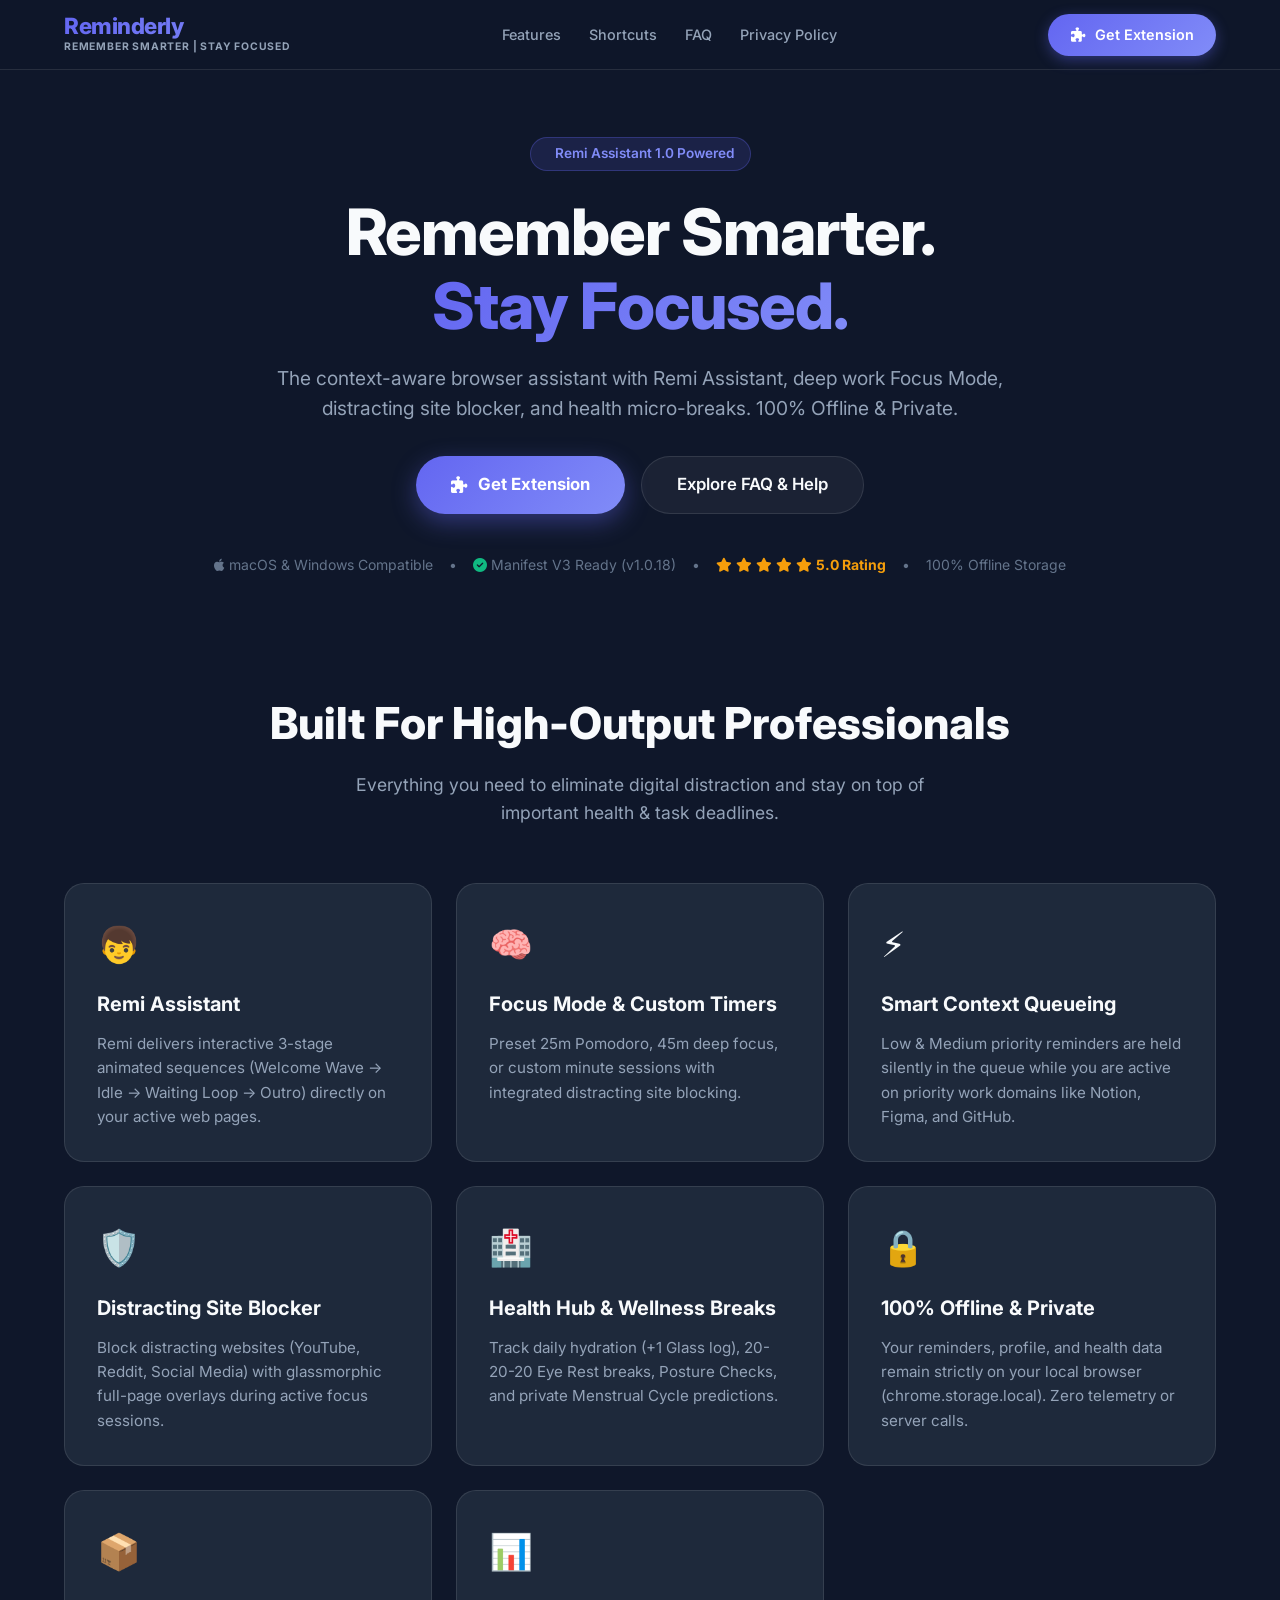
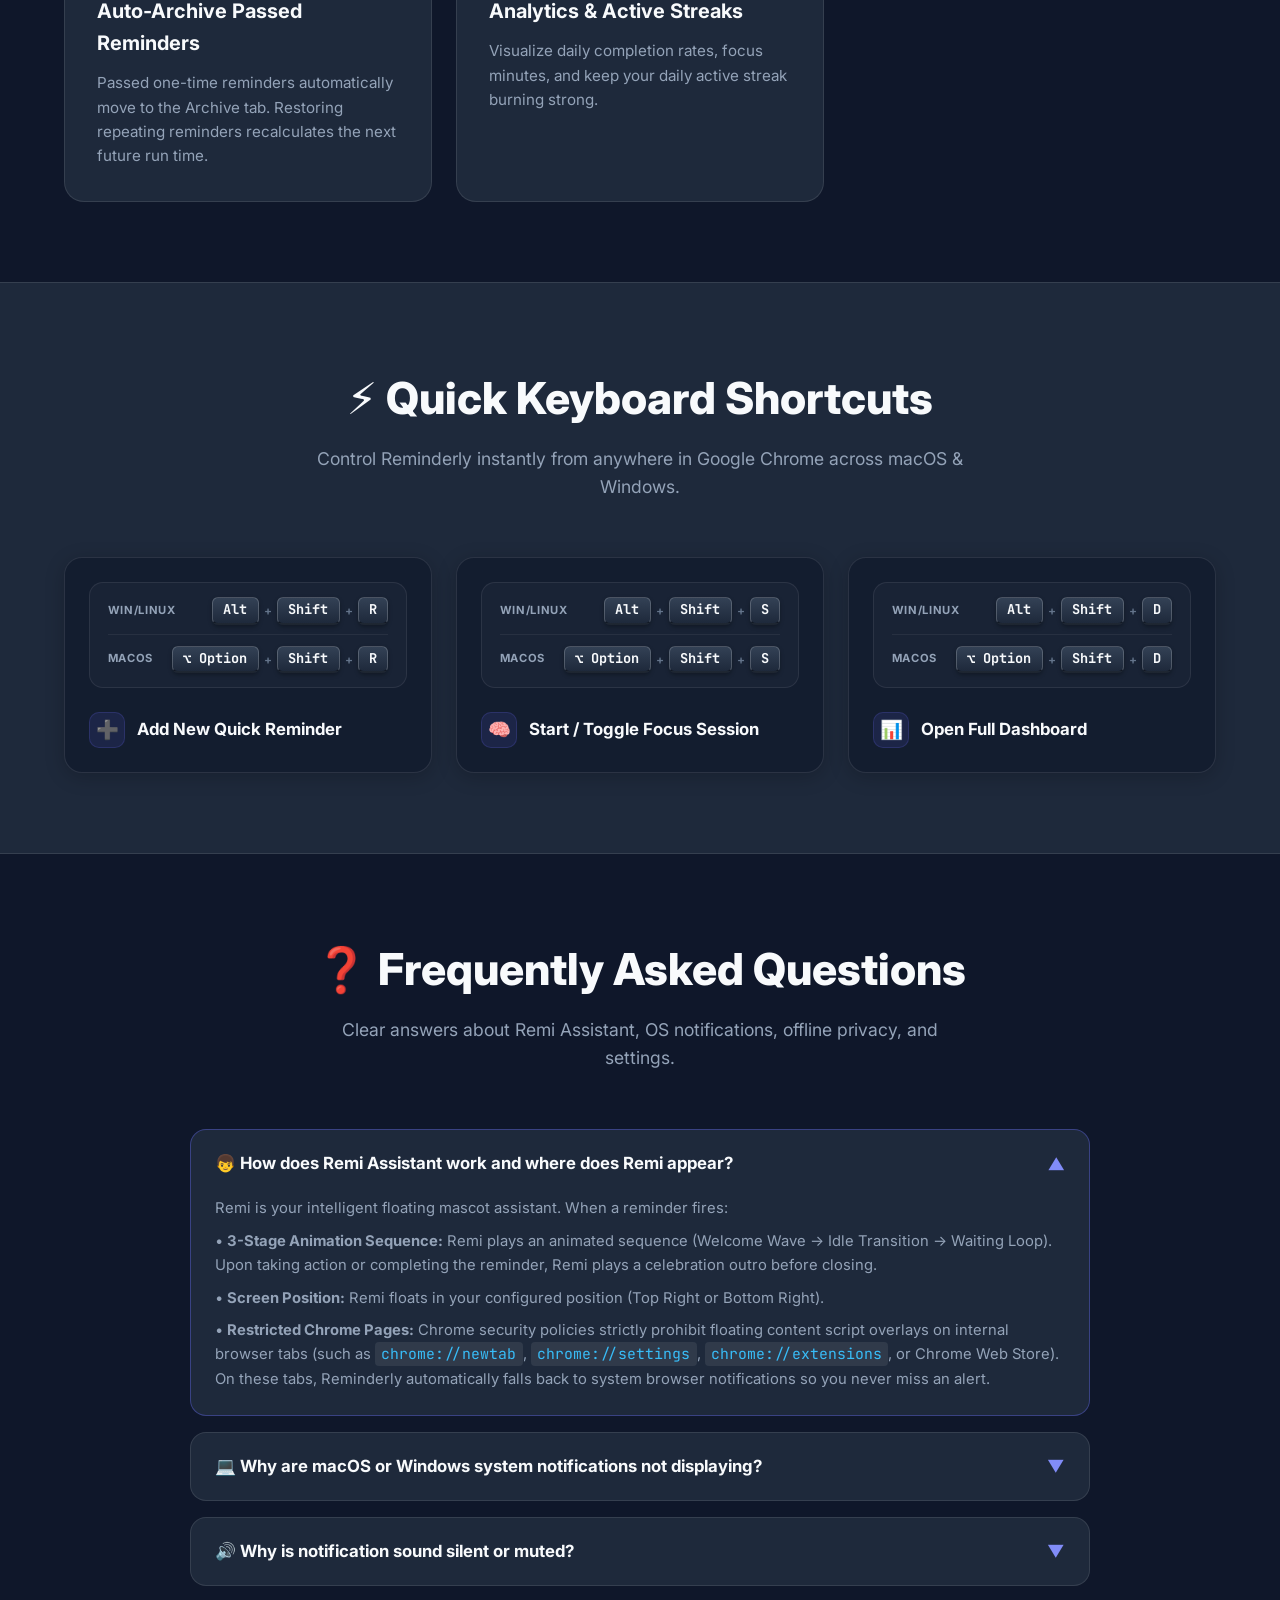
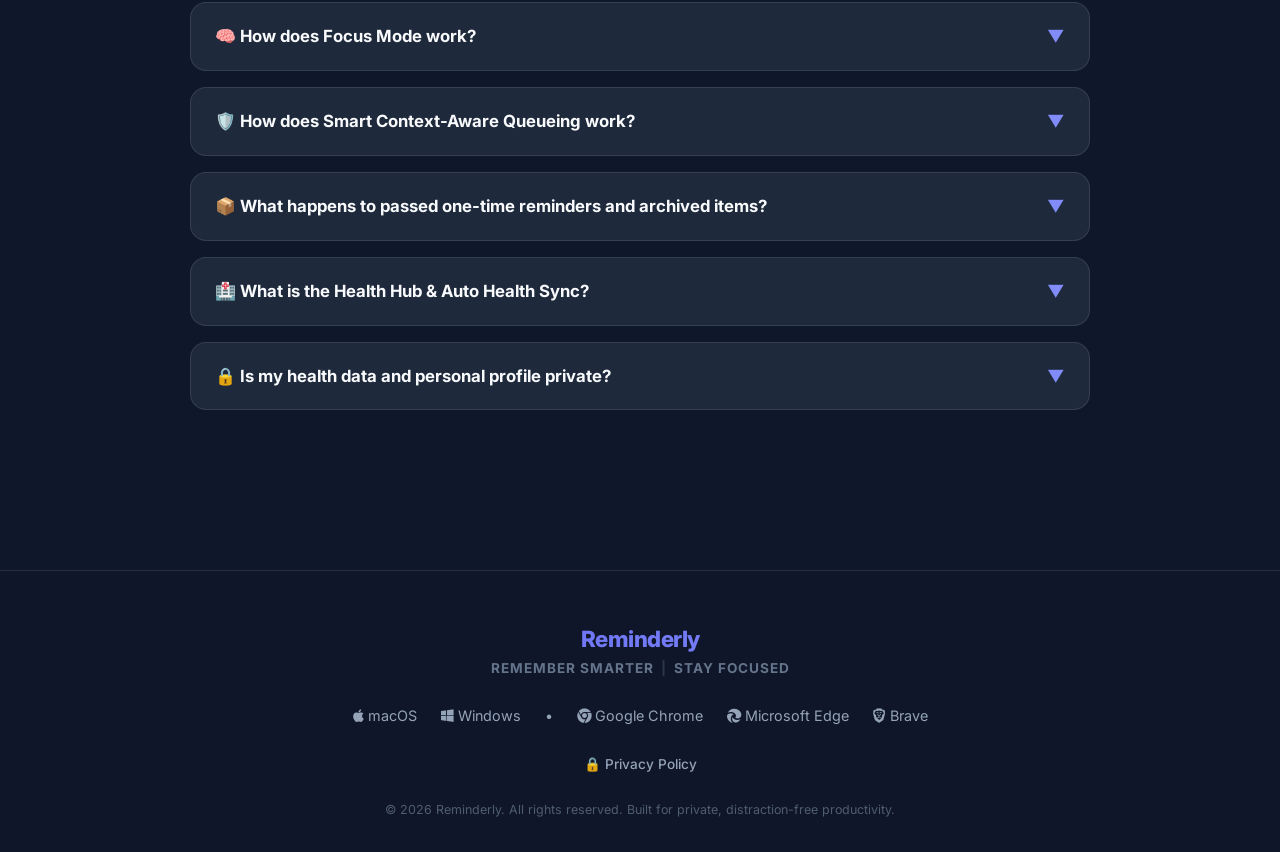
==== commit e6f0d7f6: "Update index.html" ====
--- a/index.html
+++ b/index.html
@@ -1,965 +1,1325 @@
 <!DOCTYPE html>
 <html lang="en" itemscope itemtype="http://schema.org/WebPage">
+
 <head>
-  <meta charset="UTF-8" />
-  <title>Reminderly – Smart Reminder & Productivity Assistant | Remember Smarter | Stay Focused</title>
-  <meta name="viewport" content="width=device-width, initial-scale=1.0, maximum-scale=5.0" />
-  <meta name="description" content="Reminderly - The ultimate Chrome reminder & productivity extension with Remi Assistant, Focus Mode, Distracting Site Blocker, Health Hub, and Smart Context Awareness. Remember Smarter | Stay Focused." />
-  <meta name="keywords" content="Reminderly, Chrome extension, Remi Assistant, focus mode, website blocker, reminder assistant, productivity dashboard, 20-20-20 eye rest, water tracker, period tracker, chrome reminder extension, remember smarter stay focused" />
-  <meta name="author" content="Reminderly Team" />
-  <link rel="canonical" href="https://manishsharma1804.github.io/reminderly/" />
-  
-  <!-- Open Graph / Facebook -->
-  <meta property="og:type" content="website" />
-  <meta property="og:url" content="https://manishsharma1804.github.io/reminderly/" />
-  <meta property="og:title" content="Reminderly – Remember Smarter | Stay Focused" />
-  <meta property="og:description" content="Transform your browser productivity with Remi Assistant, Focus Mode, Smart Context Queueing, and Health Micro-Breaks. 100% Offline & Private." />
-  <meta property="og:image" content="https://manishsharma1804.github.io/reminderly/icons/128x128.png" />
-
-  <!-- Twitter -->
-  <meta name="twitter:card" content="summary_large_image" />
-  <meta name="twitter:url" content="https://manishsharma1804.github.io/reminderly/" />
-  <meta name="twitter:title" content="Reminderly – Remember Smarter | Stay Focused" />
-  <meta name="twitter:description" content="The intelligent Chrome extension that pairs you with Remi Assistant. Queue non-critical tasks during deep work, block distracting sites, and track health micro-breaks." />
-  <meta name="twitter:image" content="https://manishsharma1804.github.io/reminderly/icons/128x128.png" />
-
-  <!-- Favicon and App Icons -->
-  <link rel="icon" href="icons/transparent.png" type="image/png">
-  <link rel="apple-touch-icon" href="icons/transparent.png">
-  <meta name="theme-color" content="#6366f1">
-  
-  <!-- Fonts & Icons -->
-  <link rel="preconnect" href="https://fonts.googleapis.com">
-  <link rel="preconnect" href="https://fonts.gstatic.com" crossorigin>
-  <link href="https://fonts.googleapis.com/css2?family=Inter:wght@300;400;500;600;700;800&family=JetBrains+Mono:wght@400;500;600&display=swap" rel="stylesheet">
-  <link rel="stylesheet" href="https://cdnjs.cloudflare.com/ajax/libs/font-awesome/6.5.1/css/all.min.css" crossorigin="anonymous" referrerpolicy="no-referrer" />
-
-  <style>
-    * {
-      box-sizing: border-box;
-      margin: 0;
-      padding: 0;
-    }
-
-    button, .btn, .btn-hero-primary, .btn-hero-secondary,
-    .shortcut-card, .key-badge-group, kbd, .shortcut-icon, .shortcut-keys,
-    .feature-icon, .version-meta, .badge, .navbar, nav, img, svg {
-      user-select: none;
-      -webkit-user-select: none;
-      -moz-user-select: none;
-      -ms-user-select: none;
-    }
-
-    :root {
-      --primary: #6366f1;
-      --primary-light: #818cf8;
-      --primary-dark: #4f46e5;
-      --secondary: #38bdf8;
-      --accent: #10b981;
-      --warning: #f59e0b;
-      --danger: #ef4444;
-      --background: #0f172a;
-      --surface: #1e293b;
-      --surface-elevated: #334155;
-      --text-primary: #f8fafc;
-      --text-secondary: #94a3b8;
-      --text-muted: #64748b;
-      --border: rgba(255, 255, 255, 0.1);
-      --border-light: rgba(255, 255, 255, 0.05);
-      --shadow-sm: 0 2px 4px rgba(0, 0, 0, 0.2);
-      --shadow: 0 4px 12px rgba(0, 0, 0, 0.3);
-      --shadow-lg: 0 10px 25px rgba(0, 0, 0, 0.4);
-      --shadow-xl: 0 20px 40px rgba(0, 0, 0, 0.5);
-      --gradient-primary: linear-gradient(135deg, #6366f1 0%, #818cf8 100%);
-      --gradient-accent: linear-gradient(135deg, #38bdf8 0%, #10b981 100%);
-    }
-
-    html {
-      scroll-behavior: smooth;
-      font-family: 'Inter', system-ui, -apple-system, sans-serif;
-      background: var(--background);
-      color: var(--text-primary);
-      line-height: 1.6;
-    }
-
-    body {
-      overflow-x: hidden;
-    }
-
-    /* Container */
-    .container {
-      max-width: 1200px;
-      margin: 0 auto;
-      padding: 0 1.5rem;
-    }
-
-    /* Header */
-    header {
-      position: fixed;
-      top: 0;
-      left: 0;
-      right: 0;
-      background: rgba(15, 23, 42, 0.85);
-      backdrop-filter: blur(16px);
-      border-bottom: 1px solid var(--border);
-      z-index: 1000;
-      padding: 0.85rem 0;
-    }
-
-    .header-content {
-      display: flex;
-      justify-content: space-between;
-      align-items: center;
-    }
-
-    .logo-container {
-      display: flex;
-      flex-direction: column;
-      text-decoration: none;
-    }
-
-    .logo-text {
-      font-size: 1.4rem;
-      font-weight: 800;
-      background: var(--gradient-primary);
-      -webkit-background-clip: text;
-      -webkit-text-fill-color: transparent;
-      letter-spacing: -0.5px;
-      line-height: 1.1;
-    }
-
-    .logo-slogan {
-      font-size: 0.65rem;
-      font-weight: 700;
-      color: var(--text-secondary);
-      letter-spacing: 0.8px;
-      text-transform: uppercase;
-    }
-
-    nav {
-      display: flex;
-      gap: 1.75rem;
-      align-items: center;
-    }
-
-    nav a {
-      color: var(--text-secondary);
-      text-decoration: none;
-      font-weight: 500;
-      font-size: 0.9rem;
-      transition: color 0.2s ease;
-    }
-
-    nav a:hover {
-      color: var(--text-primary);
-    }
-
-    .btn-cta {
-      background: var(--gradient-primary);
-      color: white;
-      padding: 0.6rem 1.4rem;
-      border-radius: 50px;
-      font-weight: 600;
-      text-decoration: none;
-      font-size: 0.9rem;
-      box-shadow: 0 4px 14px rgba(99, 102, 241, 0.4);
-      transition: transform 0.2s ease, box-shadow 0.2s ease;
-    }
-
-    .btn-cta:hover {
-      transform: translateY(-2px);
-      box-shadow: 0 6px 20px rgba(99, 102, 241, 0.6);
-    }
-
-    /* Hero Section */
-    .hero {
-      padding: 8.5rem 0 5rem 0;
-      text-align: center;
-      position: relative;
-    }
-
-    .hero-badge {
-      display: inline-flex;
-      align-items: center;
-      gap: 8px;
-      background: rgba(99, 102, 241, 0.15);
-      border: 1px solid rgba(99, 102, 241, 0.3);
-      padding: 0.35rem 1rem;
-      border-radius: 50px;
-      font-size: 0.85rem;
-      font-weight: 600;
-      color: #818cf8;
-      margin-bottom: 1.5rem;
-    }
-
-    .hero h1 {
-      font-size: clamp(2.4rem, 5vw, 4rem);
-      font-weight: 800;
-      line-height: 1.15;
-      margin-bottom: 1.25rem;
-      letter-spacing: -1px;
-    }
-
-    .gradient-text {
-      background: var(--gradient-primary);
-      -webkit-background-clip: text;
-      -webkit-text-fill-color: transparent;
-    }
-
-    .hero p {
-      font-size: 1.2rem;
-      color: var(--text-secondary);
-      max-width: 760px;
-      margin: 0 auto 2rem auto;
-      line-height: 1.6;
-    }
-
-    .hero-buttons {
-      display: flex;
-      gap: 1rem;
-      justify-content: center;
-      flex-wrap: wrap;
-      margin-bottom: 2.5rem;
-    }
-
-    .btn-hero-primary {
-      background: var(--gradient-primary);
-      color: white;
-      padding: 0.9rem 2.2rem;
-      border-radius: 50px;
-      font-weight: 700;
-      text-decoration: none;
-      font-size: 1.05rem;
-      box-shadow: 0 8px 25px rgba(99, 102, 241, 0.4);
-      transition: all 0.25s ease;
-      display: inline-flex;
-      align-items: center;
-      gap: 10px;
-    }
-
-    .btn-hero-primary:hover {
-      transform: translateY(-3px);
-      box-shadow: 0 12px 30px rgba(99, 102, 241, 0.6);
-    }
-
-    .btn-hero-secondary {
-      background: rgba(255, 255, 255, 0.05);
-      color: var(--text-primary);
-      padding: 0.9rem 2.2rem;
-      border-radius: 50px;
-      font-weight: 600;
-      text-decoration: none;
-      font-size: 1.05rem;
-      border: 1px solid var(--border);
-      transition: all 0.25s ease;
-    }
-
-    .btn-hero-secondary:hover {
-      background: rgba(255, 255, 255, 0.1);
-      transform: translateY(-2px);
-    }
-
-    .version-meta {
-      display: flex;
-      align-items: center;
-      justify-content: center;
-      gap: 16px;
-      font-size: 0.875rem;
-      color: var(--text-muted);
-    }
-
-    .star-rating {
-      color: #f59e0b;
-      display: inline-flex;
-      align-items: center;
-      gap: 4px;
-    }
-
-    /* Features Section */
-    .section-title {
-      text-align: center;
-      margin-bottom: 3.5rem;
-    }
-
-    .section-title h2 {
-      font-size: clamp(2rem, 3.5vw, 2.75rem);
-      font-weight: 800;
-      margin-bottom: 0.75rem;
-    }
-
-    .section-title p {
-      color: var(--text-secondary);
-      font-size: 1.1rem;
-      max-width: 650px;
-      margin: 0 auto;
-    }
-
-    .features-grid {
-      display: grid;
-      grid-template-columns: repeat(auto-fit, minmax(320px, 1fr));
-      gap: 1.5rem;
-      margin-bottom: 5rem;
-    }
-
-    .feature-card {
-      background: var(--surface);
-      border: 1px solid var(--border);
-      border-radius: 20px;
-      padding: 2rem;
-      transition: all 0.3s ease;
-      display: flex;
-      flex-direction: column;
-      gap: 12px;
-    }
-
-    .feature-card:hover {
-      transform: translateY(-6px);
-      border-color: rgba(99, 102, 241, 0.4);
-      box-shadow: 0 12px 30px rgba(0, 0, 0, 0.4);
-    }
-
-    .feature-icon {
-      font-size: 2.2rem;
-      margin-bottom: 4px;
-    }
-
-    .feature-card h3 {
-      font-size: 1.25rem;
-      font-weight: 700;
-      color: var(--text-primary);
-    }
-
-    .feature-card p {
-      color: var(--text-secondary);
-      font-size: 0.95rem;
-      line-height: 1.6;
-    }
-
-    /* Keyboard Shortcuts Section */
-    .shortcuts-section {
-      background: var(--surface);
-      border-top: 1px solid var(--border);
-      border-bottom: 1px solid var(--border);
-      padding: 5rem 0;
-      margin-bottom: 5rem;
-    }
-
-    .shortcuts-grid {
-      display: grid;
-      grid-template-columns: repeat(auto-fit, minmax(320px, 1fr));
-      gap: 1.5rem;
-    }
-
-    .shortcut-card {
-      background: rgba(15, 23, 42, 0.65);
-      backdrop-filter: blur(12px);
-      -webkit-backdrop-filter: blur(12px);
-      border: 1px solid var(--border);
-      border-radius: 18px;
-      padding: 1.5rem;
-      display: flex;
-      flex-direction: column;
-      justify-content: space-between;
-      gap: 1.25rem;
-      transition: all 0.3s ease;
-      box-shadow: 0 4px 20px rgba(0, 0, 0, 0.2);
-    }
-
-    .shortcut-card:hover {
-      border-color: rgba(99, 102, 241, 0.4);
-      transform: translateY(-3px);
-      box-shadow: 0 8px 30px rgba(99, 102, 241, 0.15);
-    }
-
-    .shortcut-keys {
-      display: flex;
-      align-items: center;
-      justify-content: space-between;
-      gap: 0.75rem;
-      padding: 0.85rem 1rem;
-      background: rgba(30, 41, 59, 0.6);
-      border: 1px solid rgba(255, 255, 255, 0.08);
-      border-radius: 14px;
-    }
-
-    .key-badge-group {
-      display: flex;
-      flex-direction: column;
-      align-items: flex-start;
-      gap: 0.35rem;
-    }
-
-    .os-label {
-      font-size: 0.7rem;
-      font-weight: 700;
-      text-transform: uppercase;
-      letter-spacing: 0.06em;
-      color: #94a3b8;
-    }
-
-    .key-combo {
-      display: flex;
-      align-items: center;
-      gap: 5px;
-      white-space: nowrap;
-    }
-
-    .key-combo .plus {
-      font-size: 0.75rem;
-      color: var(--text-muted);
-      font-weight: 600;
-    }
-
-    .key-divider {
-      width: 1px;
-      height: 30px;
-      background: rgba(255, 255, 255, 0.1);
-    }
-
-    .shortcut-footer {
-      display: flex;
-      align-items: center;
-      gap: 0.75rem;
-      margin-top: 0.25rem;
-    }
-
-    .shortcut-icon {
-      font-size: 1.15rem;
-      display: flex;
-      align-items: center;
-      justify-content: center;
-      width: 36px;
-      height: 36px;
-      border-radius: 10px;
-      background: rgba(99, 102, 241, 0.12);
-      border: 1px solid rgba(99, 102, 241, 0.2);
-      flex-shrink: 0;
-    }
-
-    .shortcut-desc {
-      font-size: 1.05rem;
-      font-weight: 700;
-      color: var(--text-primary);
-      line-height: 1.3;
-    }
-
-    kbd {
-      background: linear-gradient(180deg, #334155 0%, #1e293b 100%);
-      color: #f8fafc;
-      border: 1px solid rgba(255, 255, 255, 0.2);
-      border-bottom: 2px solid rgba(0, 0, 0, 0.4);
-      border-radius: 6px;
-      padding: 0.35rem 0.65rem;
-      font-family: 'JetBrains Mono', monospace;
-      font-size: 0.85rem;
-      font-weight: 700;
-      box-shadow: 0 2px 4px rgba(0,0,0,0.3);
-      display: inline-flex;
-      align-items: center;
-      justify-content: center;
-      white-space: nowrap;
-      line-height: 1;
-    }
-
-    /* Testimonials Section */
-    .testimonials-grid {
-      display: grid;
-      grid-template-columns: repeat(auto-fit, minmax(300px, 1fr));
-      gap: 1.5rem;
-      margin-bottom: 5rem;
-    }
-
-    .testimonial-card {
-      background: var(--surface);
-      border: 1px solid var(--border);
-      border-radius: 20px;
-      padding: 2rem;
-      display: flex;
-      flex-direction: column;
-      justify-content: space-between;
-    }
-
-    .testimonial-quote {
-      font-size: 0.95rem;
-      color: var(--text-secondary);
-      font-style: italic;
-      line-height: 1.65;
-      margin-bottom: 1.5rem;
-    }
-
-    .testimonial-user {
-      display: flex;
-      align-items: center;
-      gap: 12px;
-    }
-
-    .user-avatar {
-      width: 44px;
-      height: 44px;
-      border-radius: 50%;
-      background: var(--gradient-primary);
-      display: flex;
-      align-items: center;
-      justify-content: center;
-      font-weight: 700;
-      color: white;
-    }
-
-    .user-info h4 {
-      font-size: 0.95rem;
-      font-weight: 700;
-    }
-
-    .user-info p {
-      font-size: 0.8rem;
-      color: var(--text-muted);
-    }
-
-    /* FAQ Accordion Section */
-    .faq-container {
-      max-width: 900px;
-      margin: 0 auto 5rem auto;
-      display: flex;
-      flex-direction: column;
-      gap: 1rem;
-    }
-
-    .faq-item {
-      background: var(--surface);
-      border: 1px solid var(--border);
-      border-radius: 16px;
-      overflow: hidden;
-      transition: border-color 0.2s ease;
-    }
-
-    .faq-item[open] {
-      border-color: rgba(99, 102, 241, 0.4);
-    }
-
-    .faq-summary {
-      padding: 1.25rem 1.5rem;
-      font-size: 1.05rem;
-      font-weight: 700;
-      color: var(--text-primary);
-      cursor: pointer;
-      display: flex;
-      justify-content: space-between;
-      align-items: center;
-      list-style: none;
-    }
-
-    .faq-summary::-webkit-details-marker {
-      display: none;
-    }
-
-    .faq-arrow {
-      color: var(--primary-light);
-      transition: transform 0.2s ease;
-    }
-
-    .faq-item[open] .faq-arrow {
-      transform: rotate(180deg);
-    }
-
-    .faq-body {
-      padding: 0 1.5rem 1.5rem 1.5rem;
-      color: var(--text-secondary);
-      font-size: 0.925rem;
-      line-height: 1.65;
-      display: flex;
-      flex-direction: column;
-      gap: 8px;
-    }
-
-    .faq-body code {
-      background: rgba(255, 255, 255, 0.08);
-      color: #38bdf8;
-      padding: 0.15rem 0.4rem;
-      border-radius: 4px;
-      font-family: 'JetBrains Mono', monospace;
-    }
-
-    /* Footer */
-    footer {
-      background: rgba(15, 23, 42, 0.95);
-      border-top: 1px solid var(--border);
-      padding: 3.5rem 0 2rem 0;
-      text-align: center;
-    }
-
-    .footer-brand {
-      margin-bottom: 1.5rem;
-    }
-
-    .footer-tagline {
-      font-size: 0.85rem;
-      font-weight: 700;
-      color: var(--text-muted);
-      letter-spacing: 1px;
-      text-transform: uppercase;
-      margin-top: 6px;
-    }
-
-    .browser-list {
-      display: flex;
-      justify-content: center;
-      gap: 1.5rem;
-      margin: 1.5rem 0;
-      color: var(--text-secondary);
-      font-size: 0.9rem;
-    }
-
-    .footer-copyright {
-      font-size: 0.8rem;
-      color: var(--text-muted);
-      margin-top: 2rem;
-    }
-
-    @media (max-width: 768px) {
-      nav { display: none; }
-      .hero { padding-top: 7rem; }
-    }
-  </style>
+    <meta charset="UTF-8" />
+    <title>Reminderly – Smart Reminder & Productivity Assistant | Remember Smarter | Stay Focused</title>
+    <meta name="viewport" content="width=device-width, initial-scale=1.0, maximum-scale=5.0" />
+    <meta name="description"
+        content="Reminderly - The ultimate Chrome reminder & productivity extension with Remi Assistant, Focus Mode, Distracting Site Blocker, Health Hub, and Smart Context Awareness. Remember Smarter | Stay Focused." />
+    <meta name="keywords"
+        content="Reminderly, Chrome extension, Remi Assistant, focus mode, website blocker, reminder assistant, productivity dashboard, 20-20-20 eye rest, water tracker, period tracker, chrome reminder extension, remember smarter stay focused" />
+    <meta name="author" content="Reminderly Team" />
+    <link rel="canonical" href="https://manishsharma1804.github.io/reminderly/" />
+
+    <!-- Open Graph / Facebook -->
+    <meta property="og:type" content="website" />
+    <meta property="og:url" content="https://manishsharma1804.github.io/reminderly/" />
+    <meta property="og:title" content="Reminderly – Remember Smarter | Stay Focused" />
+    <meta property="og:description"
+        content="Transform your browser productivity with Remi Assistant, Focus Mode, Smart Context Queueing, and Health Micro-Breaks. 100% Offline & Private." />
+    <meta property="og:image" content="https://manishsharma1804.github.io/reminderly/icons/128x128.png" />
+
+    <!-- Twitter -->
+    <meta name="twitter:card" content="summary_large_image" />
+    <meta name="twitter:url" content="https://manishsharma1804.github.io/reminderly/" />
+    <meta name="twitter:title" content="Reminderly – Remember Smarter | Stay Focused" />
+    <meta name="twitter:description"
+        content="The intelligent Chrome extension that pairs you with Remi Assistant. Queue non-critical tasks during deep work, block distracting sites, and track health micro-breaks." />
+    <meta name="twitter:image" content="https://manishsharma1804.github.io/reminderly/icons/128x128.png" />
+
+    <!-- Favicon and App Icons -->
+    <link rel="icon" href="icons/transparent.png" type="image/png">
+    <link rel="apple-touch-icon" href="icons/transparent.png">
+    <meta name="theme-color" content="#6366f1">
+
+    <!-- Fonts & Icons -->
+    <link rel="preconnect" href="https://fonts.googleapis.com">
+    <link rel="preconnect" href="https://fonts.gstatic.com" crossorigin>
+    <link
+        href="https://fonts.googleapis.com/css2?family=Inter:wght@300;400;500;600;700;800&family=JetBrains+Mono:wght@400;500;600&display=swap"
+        rel="stylesheet">
+    <link rel="stylesheet" href="https://cdnjs.cloudflare.com/ajax/libs/font-awesome/6.5.1/css/all.min.css"
+        crossorigin="anonymous" referrerpolicy="no-referrer" />
+
+    <style>
+        * {
+            box-sizing: border-box;
+            margin: 0;
+            padding: 0;
+        }
+
+        button,
+        .btn,
+        .btn-hero-primary,
+        .btn-hero-secondary,
+        .shortcut-card,
+        .key-badge-group,
+        kbd,
+        .shortcut-icon,
+        .shortcut-keys,
+        .feature-icon,
+        .version-meta,
+        .badge,
+        .navbar,
+        nav,
+        img,
+        svg {
+            user-select: none;
+            -webkit-user-select: none;
+            -moz-user-select: none;
+            -ms-user-select: none;
+        }
+
+        :root {
+            --primary: #6366f1;
+            --primary-light: #818cf8;
+            --primary-dark: #4f46e5;
+            --secondary: #38bdf8;
+            --accent: #10b981;
+            --warning: #f59e0b;
+            --danger: #ef4444;
+            --background: #0f172a;
+            --surface: #1e293b;
+            --surface-elevated: #334155;
+            --text-primary: #f8fafc;
+            --text-secondary: #94a3b8;
+            --text-muted: #64748b;
+            --border: rgba(255, 255, 255, 0.1);
+            --border-light: rgba(255, 255, 255, 0.05);
+            --shadow-sm: 0 2px 4px rgba(0, 0, 0, 0.2);
+            --shadow: 0 4px 12px rgba(0, 0, 0, 0.3);
+            --shadow-lg: 0 10px 25px rgba(0, 0, 0, 0.4);
+            --shadow-xl: 0 20px 40px rgba(0, 0, 0, 0.5);
+            --gradient-primary: linear-gradient(135deg, #6366f1 0%, #818cf8 100%);
+            --gradient-accent: linear-gradient(135deg, #38bdf8 0%, #10b981 100%);
+        }
+
+        html {
+            scroll-behavior: smooth;
+            font-family: 'Inter', system-ui, -apple-system, sans-serif;
+            background: var(--background);
+            color: var(--text-primary);
+            line-height: 1.6;
+        }
+
+        body {
+            overflow-x: hidden;
+        }
+
+        /* Container */
+        .container {
+            max-width: 1200px;
+            margin: 0 auto;
+            padding: 0 1.5rem;
+        }
+
+        /* Header */
+        header {
+            position: fixed;
+            top: 0;
+            left: 0;
+            right: 0;
+            background: rgba(15, 23, 42, 0.85);
+            backdrop-filter: blur(16px);
+            border-bottom: 1px solid var(--border);
+            z-index: 1000;
+            padding: 0.85rem 0;
+        }
+
+        .header-content {
+            display: flex;
+            justify-content: space-between;
+            align-items: center;
+        }
+
+        .logo-container {
+            display: flex;
+            flex-direction: column;
+            text-decoration: none;
+        }
+
+        .logo-text {
+            font-size: 1.4rem;
+            font-weight: 800;
+            background: var(--gradient-primary);
+            -webkit-background-clip: text;
+            -webkit-text-fill-color: transparent;
+            letter-spacing: -0.5px;
+            line-height: 1.1;
+        }
+
+        .logo-slogan {
+            font-size: 0.65rem;
+            font-weight: 700;
+            color: var(--text-secondary);
+            letter-spacing: 0.8px;
+            text-transform: uppercase;
+        }
+
+        nav {
+            display: flex;
+            gap: 1.75rem;
+            align-items: center;
+        }
+
+        nav a {
+            color: var(--text-secondary);
+            text-decoration: none;
+            font-weight: 500;
+            font-size: 0.9rem;
+            transition: color 0.2s ease;
+        }
+
+        nav a:hover {
+            color: var(--text-primary);
+        }
+
+        .btn-cta {
+            background: var(--gradient-primary);
+            color: white;
+            padding: 0.6rem 1.4rem;
+            border-radius: 50px;
+            font-weight: 600;
+            text-decoration: none;
+            font-size: 0.9rem;
+            box-shadow: 0 4px 14px rgba(99, 102, 241, 0.4);
+            transition: transform 0.2s ease, box-shadow 0.2s ease;
+        }
+
+        .btn-cta:hover {
+            transform: translateY(-2px);
+            box-shadow: 0 6px 20px rgba(99, 102, 241, 0.6);
+        }
+
+        /* Hero Section */
+        .hero {
+            padding: 8.5rem 0 5rem 0;
+            text-align: center;
+            position: relative;
+        }
+
+        .hero-badge {
+            display: inline-flex;
+            align-items: center;
+            gap: 8px;
+            background: rgba(99, 102, 241, 0.15);
+            border: 1px solid rgba(99, 102, 241, 0.3);
+            padding: 0.35rem 1rem;
+            border-radius: 50px;
+            font-size: 0.85rem;
+            font-weight: 600;
+            color: #818cf8;
+            margin-bottom: 1.5rem;
+        }
+
+        .hero h1 {
+            font-size: clamp(2.4rem, 5vw, 4rem);
+            font-weight: 800;
+            line-height: 1.15;
+            margin-bottom: 1.25rem;
+            letter-spacing: -1px;
+        }
+
+        .gradient-text {
+            background: var(--gradient-primary);
+            -webkit-background-clip: text;
+            -webkit-text-fill-color: transparent;
+        }
+
+        .hero p {
+            font-size: 1.2rem;
+            color: var(--text-secondary);
+            max-width: 760px;
+            margin: 0 auto 2rem auto;
+            line-height: 1.6;
+        }
+
+        .hero-buttons {
+            display: flex;
+            gap: 1rem;
+            justify-content: center;
+            flex-wrap: wrap;
+            margin-bottom: 2.5rem;
+        }
+
+        .btn-hero-primary {
+            background: var(--gradient-primary);
+            color: white;
+            padding: 0.9rem 2.2rem;
+            border-radius: 50px;
+            font-weight: 700;
+            text-decoration: none;
+            font-size: 1.05rem;
+            box-shadow: 0 8px 25px rgba(99, 102, 241, 0.4);
+            transition: all 0.25s ease;
+            display: inline-flex;
+            align-items: center;
+            gap: 10px;
+        }
+
+        .btn-hero-primary:hover {
+            transform: translateY(-3px);
+            box-shadow: 0 12px 30px rgba(99, 102, 241, 0.6);
+        }
+
+        .btn-hero-secondary {
+            background: rgba(255, 255, 255, 0.05);
+            color: var(--text-primary);
+            padding: 0.9rem 2.2rem;
+            border-radius: 50px;
+            font-weight: 600;
+            text-decoration: none;
+            font-size: 1.05rem;
+            border: 1px solid var(--border);
+            transition: all 0.25s ease;
+        }
+
+        .btn-hero-secondary:hover {
+            background: rgba(255, 255, 255, 0.1);
+            transform: translateY(-2px);
+        }
+
+        .version-meta {
+            display: flex;
+            align-items: center;
+            justify-content: center;
+            gap: 16px;
+            font-size: 0.875rem;
+            color: var(--text-muted);
+        }
+
+        .star-rating {
+            color: #f59e0b;
+            display: inline-flex;
+            align-items: center;
+            gap: 4px;
+        }
+
+        /* Features Section */
+        .section-title {
+            text-align: center;
+            margin-bottom: 3.5rem;
+        }
+
+        .section-title h2 {
+            font-size: clamp(2rem, 3.5vw, 2.75rem);
+            font-weight: 800;
+            margin-bottom: 0.75rem;
+        }
+
+        .section-title p {
+            color: var(--text-secondary);
+            font-size: 1.1rem;
+            max-width: 650px;
+            margin: 0 auto;
+        }
+
+        .features-grid {
+            display: grid;
+            grid-template-columns: repeat(auto-fit, minmax(320px, 1fr));
+            gap: 1.5rem;
+            margin-bottom: 5rem;
+        }
+
+        .feature-card {
+            background: var(--surface);
+            border: 1px solid var(--border);
+            border-radius: 20px;
+            padding: 2rem;
+            transition: all 0.3s ease;
+            display: flex;
+            flex-direction: column;
+            gap: 12px;
+        }
+
+        .feature-card:hover {
+            transform: translateY(-6px);
+            border-color: rgba(99, 102, 241, 0.4);
+            box-shadow: 0 12px 30px rgba(0, 0, 0, 0.4);
+        }
+
+        .feature-icon {
+            font-size: 2.2rem;
+            margin-bottom: 4px;
+        }
+
+        .feature-card h3 {
+            font-size: 1.25rem;
+            font-weight: 700;
+            color: var(--text-primary);
+        }
+
+        .feature-card p {
+            color: var(--text-secondary);
+            font-size: 0.95rem;
+            line-height: 1.6;
+        }
+
+        /* Keyboard Shortcuts Section */
+        .shortcuts-section {
+            background: var(--surface);
+            border-top: 1px solid var(--border);
+            border-bottom: 1px solid var(--border);
+            padding: 5rem 0;
+            margin-bottom: 5rem;
+        }
+
+        .shortcuts-grid {
+            display: grid;
+            grid-template-columns: repeat(auto-fit, minmax(320px, 1fr));
+            gap: 1.5rem;
+        }
+
+        .shortcut-card {
+            background: rgba(15, 23, 42, 0.65);
+            backdrop-filter: blur(12px);
+            -webkit-backdrop-filter: blur(12px);
+            border: 1px solid var(--border);
+            border-radius: 18px;
+            padding: 1.5rem;
+            display: flex;
+            flex-direction: column;
+            justify-content: space-between;
+            gap: 1.25rem;
+            transition: all 0.3s ease;
+            box-shadow: 0 4px 20px rgba(0, 0, 0, 0.2);
+        }
+
+        .shortcut-card:hover {
+            border-color: rgba(99, 102, 241, 0.4);
+            transform: translateY(-3px);
+            box-shadow: 0 8px 30px rgba(99, 102, 241, 0.15);
+        }
+
+        .shortcut-keys {
+            display: flex;
+            flex-direction: column;
+            gap: 0.65rem;
+            padding: 0.85rem 1.1rem;
+            background: rgba(30, 41, 59, 0.6);
+            border: 1px solid rgba(255, 255, 255, 0.08);
+            border-radius: 14px;
+        }
+
+        .key-badge-group {
+            display: flex;
+            align-items: center;
+            justify-content: space-between;
+            gap: 0.5rem;
+            width: 100%;
+        }
+
+        .key-badge-group:not(:last-child) {
+            padding-bottom: 0.6rem;
+            border-bottom: 1px solid rgba(255, 255, 255, 0.06);
+        }
+
+        .os-label {
+            font-size: 0.7rem;
+            font-weight: 700;
+            text-transform: uppercase;
+            letter-spacing: 0.06em;
+            color: #94a3b8;
+            flex-shrink: 0;
+        }
+
+        .key-combo {
+            display: flex;
+            align-items: center;
+            gap: 5px;
+            white-space: nowrap;
+        }
+
+        .key-combo .plus {
+            font-size: 0.75rem;
+            color: var(--text-muted);
+            font-weight: 600;
+        }
+
+        .shortcut-footer {
+            display: flex;
+            align-items: center;
+            gap: 0.75rem;
+            margin-top: 0.25rem;
+        }
+
+        .shortcut-icon {
+            font-size: 1.15rem;
+            display: flex;
+            align-items: center;
+            justify-content: center;
+            width: 36px;
+            height: 36px;
+            border-radius: 10px;
+            background: rgba(99, 102, 241, 0.12);
+            border: 1px solid rgba(99, 102, 241, 0.2);
+            flex-shrink: 0;
+        }
+
+        .shortcut-desc {
+            font-size: 1.05rem;
+            font-weight: 700;
+            color: var(--text-primary);
+            line-height: 1.3;
+        }
+
+        kbd {
+            background: linear-gradient(180deg, #334155 0%, #1e293b 100%);
+            color: #f8fafc;
+            border: 1px solid rgba(255, 255, 255, 0.2);
+            border-bottom: 2px solid rgba(0, 0, 0, 0.4);
+            border-radius: 6px;
+            padding: 0.35rem 0.65rem;
+            font-family: 'JetBrains Mono', monospace;
+            font-size: 0.85rem;
+            font-weight: 700;
+            box-shadow: 0 2px 4px rgba(0, 0, 0, 0.3);
+            display: inline-flex;
+            align-items: center;
+            justify-content: center;
+            white-space: nowrap;
+            line-height: 1;
+        }
+
+        /* Testimonials Section */
+        .testimonials-grid {
+            display: grid;
+            grid-template-columns: repeat(auto-fit, minmax(300px, 1fr));
+            gap: 1.5rem;
+            margin-bottom: 5rem;
+        }
+
+        .testimonial-card {
+            background: var(--surface);
+            border: 1px solid var(--border);
+            border-radius: 20px;
+            padding: 2rem;
+            display: flex;
+            flex-direction: column;
+            justify-content: space-between;
+        }
+
+        .testimonial-quote {
+            font-size: 0.95rem;
+            color: var(--text-secondary);
+            font-style: italic;
+            line-height: 1.65;
+            margin-bottom: 1.5rem;
+        }
+
+        .testimonial-user {
+            display: flex;
+            align-items: center;
+            gap: 12px;
+        }
+
+        .user-avatar {
+            width: 44px;
+            height: 44px;
+            border-radius: 50%;
+            background: var(--gradient-primary);
+            display: flex;
+            align-items: center;
+            justify-content: center;
+            font-weight: 700;
+            color: white;
+        }
+
+        .user-info h4 {
+            font-size: 0.95rem;
+            font-weight: 700;
+        }
+
+        .user-info p {
+            font-size: 0.8rem;
+            color: var(--text-muted);
+        }
+
+        /* FAQ Accordion Section */
+        .faq-container {
+            max-width: 900px;
+            margin: 0 auto 5rem auto;
+            display: flex;
+            flex-direction: column;
+            gap: 1rem;
+        }
+
+        .faq-item {
+            background: var(--surface);
+            border: 1px solid var(--border);
+            border-radius: 16px;
+            overflow: hidden;
+            transition: border-color 0.2s ease;
+        }
+
+        .faq-item[open] {
+            border-color: rgba(99, 102, 241, 0.4);
+        }
+
+        .faq-summary {
+            padding: 1.25rem 1.5rem;
+            font-size: 1.05rem;
+            font-weight: 700;
+            color: var(--text-primary);
+            cursor: pointer;
+            display: flex;
+            justify-content: space-between;
+            align-items: center;
+            list-style: none;
+        }
+
+        .faq-summary::-webkit-details-marker {
+            display: none;
+        }
+
+        .faq-arrow {
+            color: var(--primary-light);
+            transition: transform 0.2s ease;
+        }
+
+        .faq-item[open] .faq-arrow {
+            transform: rotate(180deg);
+        }
+
+        .faq-body {
+            padding: 0 1.5rem 1.5rem 1.5rem;
+            color: var(--text-secondary);
+            font-size: 0.925rem;
+            line-height: 1.65;
+            display: flex;
+            flex-direction: column;
+            gap: 8px;
+        }
+
+        .faq-body code {
+            background: rgba(255, 255, 255, 0.08);
+            color: #38bdf8;
+            padding: 0.15rem 0.4rem;
+            border-radius: 4px;
+            font-family: 'JetBrains Mono', monospace;
+        }
+
+        /* Footer */
+        footer {
+            background: rgba(15, 23, 42, 0.95);
+            border-top: 1px solid var(--border);
+            padding: 3.5rem 0 2rem 0;
+            text-align: center;
+        }
+
+        .footer-brand {
+            margin-bottom: 1.5rem;
+        }
+
+        .footer-tagline {
+            font-size: 0.85rem;
+            font-weight: 700;
+            color: var(--text-muted);
+            letter-spacing: 1px;
+            text-transform: uppercase;
+            margin-top: 6px;
+        }
+
+        .browser-list {
+            display: flex;
+            justify-content: center;
+            gap: 1.5rem;
+            margin: 1.5rem 0;
+            color: var(--text-secondary);
+            font-size: 0.9rem;
+        }
+
+        .footer-copyright {
+            font-size: 0.78rem;
+            color: var(--text-muted);
+            margin-top: 1.5rem;
+            opacity: 0.75;
+            font-weight: 400;
+        }
+
+        .header-right {
+            display: flex;
+            align-items: center;
+            gap: 12px;
+        }
+
+        .mobile-toggle-btn {
+            display: none;
+            background: rgba(255, 255, 255, 0.08);
+            border: 1px solid var(--border);
+            color: var(--text-primary);
+            width: 40px;
+            height: 40px;
+            border-radius: 10px;
+            font-size: 1.1rem;
+            cursor: pointer;
+            align-items: center;
+            justify-content: center;
+            transition: all 0.2s ease;
+        }
+
+        .mobile-toggle-btn:hover {
+            background: rgba(255, 255, 255, 0.15);
+            color: var(--primary-light);
+        }
+
+        .mobile-nav-menu {
+            display: none;
+            flex-direction: column;
+            background: rgba(15, 23, 42, 0.96);
+            backdrop-filter: blur(20px);
+            -webkit-backdrop-filter: blur(20px);
+            border-bottom: 1px solid var(--border);
+            padding: 1rem 1.5rem;
+            gap: 0.85rem;
+        }
+
+        .mobile-nav-menu.active {
+            display: flex;
+        }
+
+        .mobile-link {
+            color: var(--text-primary);
+            text-decoration: none;
+            font-weight: 600;
+            font-size: 1rem;
+            padding: 0.5rem 0;
+            border-bottom: 1px solid rgba(255, 255, 255, 0.05);
+            transition: color 0.2s ease;
+        }
+
+        .mobile-link:hover {
+            color: var(--primary-light);
+        }
+
+        .mobile-link:last-child {
+            border-bottom: none;
+        }
+
+        /* Responsive Breakpoints */
+        @media (max-width: 992px) {
+            .container {
+                padding: 0 1.25rem;
+            }
+
+            .hero h1 {
+                font-size: 3rem;
+            }
+
+            .hero p {
+                font-size: 1.1rem;
+            }
+
+            .features-grid,
+            .shortcuts-grid,
+            .testimonials-grid {
+                grid-template-columns: repeat(auto-fit, minmax(280px, 1fr));
+            }
+        }
+
+        @media (max-width: 768px) {
+            header {
+                padding: 0.75rem 0;
+            }
+
+            .logo-text {
+                font-size: 1.25rem;
+            }
+
+            .logo-slogan {
+                font-size: 0.6rem;
+            }
+
+            .nav-desktop {
+                display: none;
+            }
+
+            .mobile-toggle-btn {
+                display: flex;
+            }
+
+            .btn-cta {
+                padding: 0.5rem 1rem;
+                font-size: 0.85rem;
+            }
+
+            .hero {
+                padding: 7rem 0 3.5rem 0;
+            }
+
+            .hero-badge {
+                font-size: 0.8rem;
+                padding: 0.3rem 0.85rem;
+            }
+
+            .hero h1 {
+                font-size: 2.2rem;
+                line-height: 1.2;
+            }
+
+            .hero p {
+                font-size: 1rem;
+                margin-bottom: 1.75rem;
+            }
+
+            .hero-buttons {
+                flex-direction: column;
+                width: 100%;
+                max-width: 340px;
+                margin: 0 auto 2rem auto;
+            }
+
+            .btn-hero-primary,
+            .btn-hero-secondary {
+                width: 100%;
+                justify-content: center;
+                padding: 0.85rem 1.5rem;
+                font-size: 0.98rem;
+            }
+
+            .version-meta {
+                flex-direction: column;
+                gap: 8px;
+                font-size: 0.825rem;
+            }
+
+            .version-meta > span:nth-child(even) {
+                display: none;
+            }
+
+            .shortcuts-section {
+                padding: 3.5rem 0;
+                margin-bottom: 3.5rem;
+            }
+
+            .section-title {
+                margin-bottom: 2.5rem;
+            }
+
+            .section-title h2 {
+                font-size: 1.85rem;
+            }
+
+            .section-title p {
+                font-size: 0.98rem;
+            }
+
+            .features-grid,
+            .testimonials-grid {
+                grid-template-columns: 1fr;
+                gap: 1.25rem;
+                margin-bottom: 3.5rem;
+            }
+
+            .feature-card,
+            .testimonial-card {
+                padding: 1.5rem;
+            }
+
+            .shortcuts-grid {
+                grid-template-columns: 1fr;
+                gap: 1.25rem;
+            }
+
+            .faq-container {
+                margin-bottom: 3.5rem;
+            }
+
+            .faq-summary {
+                padding: 1rem 1.2rem;
+                font-size: 0.95rem;
+            }
+
+            .faq-body {
+                padding: 0 1.2rem 1.2rem 1.2rem;
+                font-size: 0.875rem;
+            }
+
+            footer {
+                padding: 2.5rem 0 1.5rem 0;
+            }
+
+            .browser-list {
+                flex-wrap: wrap;
+                gap: 0.75rem 1rem;
+                font-size: 0.85rem;
+            }
+
+            .browser-list > span:nth-child(3) {
+                display: none;
+            }
+        }
+
+        @media (max-width: 480px) {
+            .btn-cta-text {
+                display: none;
+            }
+
+            .btn-cta {
+                padding: 0.5rem 0.75rem;
+                border-radius: 50%;
+                width: 38px;
+                height: 38px;
+                display: flex;
+                align-items: center;
+                justify-content: center;
+            }
+
+            .btn-cta i {
+                margin-right: 0 !important;
+                font-size: 1.1rem;
+            }
+
+            .hero h1 {
+                font-size: 1.85rem;
+            }
+
+            .hero-badge {
+                font-size: 0.75rem;
+            }
+
+            .shortcut-card {
+                padding: 1.15rem;
+            }
+
+            .key-badge-group {
+                flex-direction: column;
+                align-items: flex-start;
+                gap: 4px;
+            }
+
+            .os-label {
+                font-size: 0.65rem;
+            }
+
+            kbd {
+                font-size: 0.75rem;
+                padding: 0.25rem 0.45rem;
+            }
+        }
+    </style>
 </head>
+
 <body>
 
-  <!-- Header -->
-  <header>
-    <div class="container header-content">
-      <a href="#" class="logo-container">
-        <div class="logo-text">Reminderly</div>
-        <div class="logo-slogan">Remember Smarter | Stay Focused</div>
-      </a>
-
-      <nav>
-        <a href="#features">Features</a>
-        <a href="#shortcuts">Shortcuts</a>
-        <a href="#faq">FAQ</a>
-        <a href="privacy.html">Privacy Policy</a>
-      </nav>
-
-      <a href="dashboard/dashboard.html" class="btn-cta">Open Dashboard</a>
-    </div>
-  </header>
-
-  <!-- Hero Section -->
-  <section class="hero">
-    <div class="container">
-      <div class="hero-badge">
-        <i class="fa-solid fa-sparkles"></i> Remi Assistant 1.0 Powered
-      </div>
-
-      <h1>
-        Remember Smarter.<br>
-        <span class="gradient-text">Stay Focused.</span>
-      </h1>
-
-      <p>
-        The context-aware Chrome assistant with Remi Assistant, deep work Focus Mode, distracting site blocker, and health micro-breaks. 100% Offline & Private.
-      </p>
-
-      <div class="hero-buttons">
-        <a href="dashboard/dashboard.html" class="btn-hero-primary">
-          <i class="fa-solid fa-rocket"></i> Launch Workspace
-        </a>
-        <a href="#faq" class="btn-hero-secondary">Explore FAQ & Help</a>
-      </div>
-
-      <div class="version-meta">
-        <span><i class="fa-brands fa-apple"></i> macOS & Windows Compatible</span>
-        <span>•</span>
-        <span><i class="fa-solid fa-check-circle" style="color: #10b981;"></i> Manifest V3 Ready (v1.0.18)</span>
-        <span>•</span>
-        <span class="star-rating">
-          <i class="fa-solid fa-star"></i>
-          <i class="fa-solid fa-star"></i>
-          <i class="fa-solid fa-star"></i>
-          <i class="fa-solid fa-star"></i>
-          <i class="fa-solid fa-star"></i>
-          <strong>5.0 Rating</strong>
-        </span>
-        <span>•</span>
-        <span>100% Offline Storage</span>
-      </div>
-    </div>
-  </section>
-
-  <!-- Features Section -->
-  <section class="container" id="features" style="padding-top: 2rem;">
-    <div class="section-title">
-      <h2>Built For High-Output Professionals</h2>
-      <p>Everything you need to eliminate digital distraction and stay on top of important health & task deadlines.</p>
-    </div>
-
-    <div class="features-grid">
-      
-      <div class="feature-card">
-        <div class="feature-icon">👦</div>
-        <h3>Remi Assistant</h3>
-        <p>Remi delivers interactive 3-stage animated sequences (Welcome Wave → Idle → Waiting Loop → Outro) directly on your active web pages.</p>
-      </div>
-
-      <div class="feature-card">
-        <div class="feature-icon">🧠</div>
-        <h3>Focus Mode & Custom Timers</h3>
-        <p>Preset 25m Pomodoro, 45m deep focus, or custom minute sessions with integrated distracting site blocking.</p>
-      </div>
-
-      <div class="feature-card">
-        <div class="feature-icon">⚡</div>
-        <h3>Smart Context Queueing</h3>
-        <p>Low & Medium priority reminders are held silently in the queue while you are active on priority work domains like Notion, Figma, and GitHub.</p>
-      </div>
-
-      <div class="feature-card">
-        <div class="feature-icon">🛡️</div>
-        <h3>Distracting Site Blocker</h3>
-        <p>Block distracting websites (YouTube, Reddit, Social Media) with glassmorphic full-page overlays during active focus sessions.</p>
-      </div>
-
-      <div class="feature-card">
-        <div class="feature-icon">🏥</div>
-        <h3>Health Hub & Wellness Breaks</h3>
-        <p>Track daily hydration (+1 Glass log), 20-20-20 Eye Rest breaks, Posture Checks, and private Menstrual Cycle predictions.</p>
-      </div>
-
-      <div class="feature-card">
-        <div class="feature-icon">🔒</div>
-        <h3>100% Offline & Private</h3>
-        <p>Your reminders, profile, and health data remain strictly on your local browser (chrome.storage.local). Zero telemetry or server calls.</p>
-      </div>
-
-      <div class="feature-card">
-        <div class="feature-icon">📦</div>
-        <h3>Auto-Archive Passed Reminders</h3>
-        <p>Passed one-time reminders automatically move to the Archive tab. Restoring repeating reminders recalculates the next future run time.</p>
-      </div>
-
-      <div class="feature-card">
-        <div class="feature-icon">📊</div>
-        <h3>Analytics & Active Streaks</h3>
-        <p>Visualize daily completion rates, focus minutes, and keep your daily active streak burning strong.</p>
-      </div>
-
-    </div>
-  </section>
-
-  <!-- Shortcuts Section -->
-  <section class="shortcuts-section" id="shortcuts">
-    <div class="container">
-      <div class="section-title">
-        <h2>⚡ Quick Keyboard Shortcuts</h2>
-        <p>Control Reminderly instantly from anywhere in Google Chrome across macOS & Windows.</p>
-      </div>
-
-      <div class="shortcuts-grid">
-        <div class="shortcut-card">
-          <div class="shortcut-keys">
-            <div class="key-badge-group">
-              <span class="os-label">Win/Linux</span>
-              <div class="key-combo"><kbd>Alt</kbd><span class="plus">+</span><kbd>R</kbd></div>
-            </div>
-            <div class="key-divider"></div>
-            <div class="key-badge-group">
-              <span class="os-label">macOS</span>
-              <div class="key-combo"><kbd>⌥ Option</kbd><span class="plus">+</span><kbd>R</kbd></div>
-            </div>
-          </div>
-          <div class="shortcut-footer">
-            <span class="shortcut-icon">➕</span>
-            <span class="shortcut-desc">Add New Quick Reminder</span>
-          </div>
+    <!-- Header -->
+    <header>
+        <div class="container header-content">
+            <a href="#" class="logo-container">
+                <div class="logo-text">Reminderly</div>
+                <div class="logo-slogan">Remember Smarter | Stay Focused</div>
+            </a>
+
+            <nav class="nav-desktop">
+                <a href="#features">Features</a>
+                <a href="#shortcuts">Shortcuts</a>
+                <a href="#faq">FAQ</a>
+                <a href="privacy.html">Privacy Policy</a>
+            </nav>
+
+            <div class="header-right">
+                <a href="https://chromewebstore.google.com/detail/reminderly-%E2%80%93-smart-remind/kfeoemhllihgkkingfaeiandihddbeaj" target="_blank" class="btn-cta"><i class="fa-solid fa-puzzle-piece" style="margin-right: 6px;"></i> <span class="btn-cta-text">Get Extension</span></a>
+                <button class="mobile-toggle-btn" id="mobileToggleBtn" aria-label="Toggle navigation menu">
+                    <i class="fa-solid fa-bars"></i>
+                </button>
+            </div>
         </div>
 
-        <div class="shortcut-card">
-          <div class="shortcut-keys">
-            <div class="key-badge-group">
-              <span class="os-label">Win/Linux</span>
-              <div class="key-combo"><kbd>Alt</kbd><span class="plus">+</span><kbd>F</kbd></div>
-            </div>
-            <div class="key-divider"></div>
-            <div class="key-badge-group">
-              <span class="os-label">macOS</span>
-              <div class="key-combo"><kbd>⌥ Option</kbd><span class="plus">+</span><kbd>F</kbd></div>
-            </div>
-          </div>
-          <div class="shortcut-footer">
-            <span class="shortcut-icon">🧠</span>
-            <span class="shortcut-desc">Start / Toggle Focus Session</span>
-          </div>
+        <div class="mobile-nav-menu" id="mobileNavMenu">
+            <a href="#features" class="mobile-link">Features</a>
+            <a href="#shortcuts" class="mobile-link">Shortcuts</a>
+            <a href="#faq" class="mobile-link">FAQ</a>
+            <a href="privacy.html" class="mobile-link">Privacy Policy</a>
         </div>
-
-        <div class="shortcut-card">
-          <div class="shortcut-keys">
-            <div class="key-badge-group">
-              <span class="os-label">Win/Linux</span>
-              <div class="key-combo"><kbd>Alt</kbd><span class="plus">+</span><kbd>D</kbd></div>
-            </div>
-            <div class="key-divider"></div>
-            <div class="key-badge-group">
-              <span class="os-label">macOS</span>
-              <div class="key-combo"><kbd>⌥ Option</kbd><span class="plus">+</span><kbd>D</kbd></div>
-            </div>
-          </div>
-          <div class="shortcut-footer">
-            <span class="shortcut-icon">📊</span>
-            <span class="shortcut-desc">Open Full Dashboard</span>
-          </div>
+    </header>
+
+    <!-- Hero Section -->
+    <section class="hero">
+        <div class="container">
+            <div class="hero-badge">
+                <i class="fa-solid fa-sparkles"></i> Remi Assistant 1.0 Powered
+            </div>
+
+            <h1>
+                Remember Smarter.<br>
+                <span class="gradient-text">Stay Focused.</span>
+            </h1>
+
+            <p>
+                The context-aware browser assistant with Remi Assistant, deep work Focus Mode, distracting site blocker,
+                and health micro-breaks. 100% Offline & Private.
+            </p>
+
+            <div class="hero-buttons">
+                <a href="https://chromewebstore.google.com/detail/reminderly-%E2%80%93-smart-remind/kfeoemhllihgkkingfaeiandihddbeaj" target="_blank" class="btn-hero-primary">
+                    <i class="fa-solid fa-puzzle-piece"></i> Get Extension
+                </a>
+                <a href="#faq" class="btn-hero-secondary">Explore FAQ & Help</a>
+            </div>
+
+            <div class="version-meta">
+                <span><i class="fa-brands fa-apple"></i> macOS & Windows Compatible</span>
+                <span>•</span>
+                <span><i class="fa-solid fa-check-circle" style="color: #10b981;"></i> Manifest V3 Ready
+                    (v1.0.18)</span>
+                <span>•</span>
+                <span class="star-rating">
+                    <i class="fa-solid fa-star"></i>
+                    <i class="fa-solid fa-star"></i>
+                    <i class="fa-solid fa-star"></i>
+                    <i class="fa-solid fa-star"></i>
+                    <i class="fa-solid fa-star"></i>
+                    <strong>5.0 Rating</strong>
+                </span>
+                <span>•</span>
+                <span>100% Offline Storage</span>
+            </div>
         </div>
-      </div>
-    </div>
-  </section>
-
-  <!-- FAQ Section -->
-  <section class="container" id="faq" style="padding-bottom: 5rem;">
-    <div class="section-title">
-      <h2>❓ Frequently Asked Questions</h2>
-      <p>Clear answers about Remi Assistant, OS notifications, offline privacy, and settings.</p>
-    </div>
-
-    <div class="faq-container">
-      
-      <details class="faq-item" open>
-        <summary class="faq-summary">
-          <span>👦 How does Remi Assistant work and where does Remi appear?</span>
-          <span class="faq-arrow">▼</span>
-        </summary>
-        <div class="faq-body">
-          <p>Remi is your intelligent floating mascot assistant. When a reminder fires:</p>
-          <p>• <strong>3-Stage Animation Sequence:</strong> Remi plays an animated sequence (Welcome Wave → Idle Transition → Waiting Loop). Upon taking action or completing the reminder, Remi plays a celebration outro before closing.</p>
-          <p>• <strong>Screen Position:</strong> Remi floats in your configured position (Top Right or Bottom Right).</p>
-          <p>• <strong>Restricted Chrome Pages:</strong> Chrome security policies strictly prohibit floating content script overlays on internal browser tabs (such as <code>chrome://newtab</code>, <code>chrome://settings</code>, <code>chrome://extensions</code>, or Chrome Web Store). On these tabs, Reminderly automatically falls back to system browser notifications so you never miss an alert.</p>
+    </section>
+
+    <!-- Features Section -->
+    <section class="container" id="features" style="padding-top: 2rem;">
+        <div class="section-title">
+            <h2>Built For High-Output Professionals</h2>
+            <p>Everything you need to eliminate digital distraction and stay on top of important health & task
+                deadlines.</p>
         </div>
-      </details>
-
-      <details class="faq-item">
-        <summary class="faq-summary">
-          <span>💻 Why are macOS or Windows system notifications not displaying?</span>
-          <span class="faq-arrow">▼</span>
-        </summary>
-        <div class="faq-body">
-          <p>If browser desktop notifications are not popping up, check your operating system settings:</p>
-          <p>• <strong>macOS System Settings:</strong> Open <em>Apple Menu  → System Settings → Notifications → Google Chrome</em>. Ensure <strong>Allow Notifications</strong> is ON and Alert Style is set to <strong>Banners</strong> or <strong>Alerts</strong>.</p>
-          <p>• <strong>macOS Focus Mode / Do Not Disturb:</strong> If Focus Mode or DND is active in the macOS menu bar, macOS silences banners unless Chrome is added to <em>Focus → Allowed Apps</em>.</p>
-          <p>• <strong>Windows Notifications & Focus Assist:</strong> Open <em>Windows Settings → System → Notifications & Focus Assist</em> and ensure Google Chrome notifications are permitted.</p>
+
+        <div class="features-grid">
+
+            <div class="feature-card">
+                <div class="feature-icon">👦</div>
+                <h3>Remi Assistant</h3>
+                <p>Remi delivers interactive 3-stage animated sequences (Welcome Wave → Idle → Waiting Loop → Outro)
+                    directly on your active web pages.</p>
+            </div>
+
+            <div class="feature-card">
+                <div class="feature-icon">🧠</div>
+                <h3>Focus Mode & Custom Timers</h3>
+                <p>Preset 25m Pomodoro, 45m deep focus, or custom minute sessions with integrated distracting site
+                    blocking.</p>
+            </div>
+
+            <div class="feature-card">
+                <div class="feature-icon">⚡</div>
+                <h3>Smart Context Queueing</h3>
+                <p>Low & Medium priority reminders are held silently in the queue while you are active on priority work
+                    domains like Notion, Figma, and GitHub.</p>
+            </div>
+
+            <div class="feature-card">
+                <div class="feature-icon">🛡️</div>
+                <h3>Distracting Site Blocker</h3>
+                <p>Block distracting websites (YouTube, Reddit, Social Media) with glassmorphic full-page overlays
+                    during active focus sessions.</p>
+            </div>
+
+            <div class="feature-card">
+                <div class="feature-icon">🏥</div>
+                <h3>Health Hub & Wellness Breaks</h3>
+                <p>Track daily hydration (+1 Glass log), 20-20-20 Eye Rest breaks, Posture Checks, and private Menstrual
+                    Cycle predictions.</p>
+            </div>
+
+            <div class="feature-card">
+                <div class="feature-icon">🔒</div>
+                <h3>100% Offline & Private</h3>
+                <p>Your reminders, profile, and health data remain strictly on your local browser
+                    (chrome.storage.local). Zero telemetry or server calls.</p>
+            </div>
+
+            <div class="feature-card">
+                <div class="feature-icon">📦</div>
+                <h3>Auto-Archive Passed Reminders</h3>
+                <p>Passed one-time reminders automatically move to the Archive tab. Restoring repeating reminders
+                    recalculates the next future run time.</p>
+            </div>
+
+            <div class="feature-card">
+                <div class="feature-icon">📊</div>
+                <h3>Analytics & Active Streaks</h3>
+                <p>Visualize daily completion rates, focus minutes, and keep your daily active streak burning strong.
+                </p>
+            </div>
+
         </div>
-      </details>
-
-      <details class="faq-item">
-        <summary class="faq-summary">
-          <span>🔊 Why is notification sound silent or muted?</span>
-          <span class="faq-arrow">▼</span>
-        </summary>
-        <div class="faq-body">
-          <p>Audio playback is subject to browser and operating system policies:</p>
-          <p>• <strong>Web Audio Autoplay Policy:</strong> Modern browsers (Chrome, Edge, Brave) require at least one user interaction (a click anywhere on a webpage) before Web Audio can synthesize or play sound chimes automatically.</p>
-          <p>• <strong>Volume & Sound Tone Settings:</strong> Check <em>Settings → Preferences & Audio</em> to ensure notification volume is turned up and test your chosen sound tone (Glass Chime, Soft Dual Wave, Energetic Ring, or Classic Bell).</p>
-          <p>• <strong>Background Tab Throttling:</strong> Browsers throttle inactive background timers to save battery (~1 min delay), but persistent alarms trigger sound chimes as soon as Chrome is active.</p>
+    </section>
+
+    <!-- Shortcuts Section -->
+    <section class="shortcuts-section" id="shortcuts">
+        <div class="container">
+            <div class="section-title">
+                <h2>⚡ Quick Keyboard Shortcuts</h2>
+                <p>Control Reminderly instantly from anywhere in Google Chrome across macOS & Windows.</p>
+            </div>
+
+            <div class="shortcuts-grid">
+                <div class="shortcut-card">
+                    <div class="shortcut-keys">
+                        <div class="key-badge-group">
+                            <span class="os-label">Win/Linux</span>
+                            <div class="key-combo"><kbd>Alt</kbd><span class="plus">+</span><kbd>Shift</kbd><span class="plus">+</span><kbd>R</kbd></div>
+                        </div>
+                        <div class="key-badge-group">
+                            <span class="os-label">macOS</span>
+                            <div class="key-combo"><kbd>⌥ Option</kbd><span class="plus">+</span><kbd>Shift</kbd><span class="plus">+</span><kbd>R</kbd></div>
+                        </div>
+                    </div>
+                    <div class="shortcut-footer">
+                        <span class="shortcut-icon">➕</span>
+                        <span class="shortcut-desc">Add New Quick Reminder</span>
+                    </div>
+                </div>
+
+                <div class="shortcut-card">
+                    <div class="shortcut-keys">
+                        <div class="key-badge-group">
+                            <span class="os-label">Win/Linux</span>
+                            <div class="key-combo"><kbd>Alt</kbd><span class="plus">+</span><kbd>Shift</kbd><span class="plus">+</span><kbd>S</kbd></div>
+                        </div>
+                        <div class="key-badge-group">
+                            <span class="os-label">macOS</span>
+                            <div class="key-combo"><kbd>⌥ Option</kbd><span class="plus">+</span><kbd>Shift</kbd><span class="plus">+</span><kbd>S</kbd></div>
+                        </div>
+                    </div>
+                    <div class="shortcut-footer">
+                        <span class="shortcut-icon">🧠</span>
+                        <span class="shortcut-desc">Start / Toggle Focus Session</span>
+                    </div>
+                </div>
+
+                <div class="shortcut-card">
+                    <div class="shortcut-keys">
+                        <div class="key-badge-group">
+                            <span class="os-label">Win/Linux</span>
+                            <div class="key-combo"><kbd>Alt</kbd><span class="plus">+</span><kbd>Shift</kbd><span class="plus">+</span><kbd>D</kbd></div>
+                        </div>
+                        <div class="key-badge-group">
+                            <span class="os-label">macOS</span>
+                            <div class="key-combo"><kbd>⌥ Option</kbd><span class="plus">+</span><kbd>Shift</kbd><span class="plus">+</span><kbd>D</kbd></div>
+                        </div>
+                    </div>
+                    <div class="shortcut-footer">
+                        <span class="shortcut-icon">📊</span>
+                        <span class="shortcut-desc">Open Full Dashboard</span>
+                    </div>
+                </div>
+            </div>
         </div>
-      </details>
-
-      <details class="faq-item">
-        <summary class="faq-summary">
-          <span>🧠 How does Focus Mode work?</span>
-          <span class="faq-arrow">▼</span>
-        </summary>
-        <div class="faq-body">
-          <p>Focus Mode helps you execute deep work sessions without distractions:</p>
-          <p>• <strong>Preset & Custom Timers:</strong> Quickly launch 25-minute (Pomodoro), 45-minute, or Custom minute focus timers.</p>
-          <p>• <strong>Website Blocker Integration:</strong> When active, listed distracting websites (e.g. YouTube, Reddit) show a full-page glassmorphic blocker overlay.</p>
-          <p>• <strong>Smart Queueing:</strong> Non-critical reminders are held silently in the queue until your focus session completes.</p>
+    </section>
+
+    <!-- FAQ Section -->
+    <section class="container" id="faq" style="padding-bottom: 5rem;">
+        <div class="section-title">
+            <h2>❓ Frequently Asked Questions</h2>
+            <p>Clear answers about Remi Assistant, OS notifications, offline privacy, and settings.</p>
         </div>
-      </details>
-
-      <details class="faq-item">
-        <summary class="faq-summary">
-          <span>🛡️ How does Smart Context-Aware Queueing work?</span>
-          <span class="faq-arrow">▼</span>
-        </summary>
-        <div class="faq-body">
-          <p>When Smart Context Awareness is enabled, Reminderly respects your workflow:</p>
-          <p>• <strong>Priority Work Domains:</strong> While active on designated work domains (e.g., Notion, Figma, GitHub), non-critical reminders (Low & Medium) are held silently in the queue to protect your deep work state.</p>
-          <p>• <strong>High Priority & Health Reminders:</strong> High-priority tasks and health breaks (Water, Eye Rest, Posture, Medicine) always deliver immediately regardless of site.</p>
+
+        <div class="faq-container">
+
+            <details class="faq-item" open>
+                <summary class="faq-summary">
+                    <span>👦 How does Remi Assistant work and where does Remi appear?</span>
+                    <span class="faq-arrow">▼</span>
+                </summary>
+                <div class="faq-body">
+                    <p>Remi is your intelligent floating mascot assistant. When a reminder fires:</p>
+                    <p>• <strong>3-Stage Animation Sequence:</strong> Remi plays an animated sequence (Welcome Wave →
+                        Idle Transition → Waiting Loop). Upon taking action or completing the reminder, Remi plays a
+                        celebration outro before closing.</p>
+                    <p>• <strong>Screen Position:</strong> Remi floats in your configured position (Top Right or Bottom
+                        Right).</p>
+                    <p>• <strong>Restricted Chrome Pages:</strong> Chrome security policies strictly prohibit floating
+                        content script overlays on internal browser tabs (such as <code>chrome://newtab</code>,
+                        <code>chrome://settings</code>, <code>chrome://extensions</code>, or Chrome Web Store). On these
+                        tabs, Reminderly automatically falls back to system browser notifications so you never miss an
+                        alert.</p>
+                </div>
+            </details>
+
+            <details class="faq-item">
+                <summary class="faq-summary">
+                    <span>💻 Why are macOS or Windows system notifications not displaying?</span>
+                    <span class="faq-arrow">▼</span>
+                </summary>
+                <div class="faq-body">
+                    <p>If browser desktop notifications are not popping up, check your operating system settings:</p>
+                    <p>• <strong>macOS System Settings:</strong> Open <em>Apple Menu  → System Settings → Notifications
+                            → Google Chrome</em>. Ensure <strong>Allow Notifications</strong> is ON and Alert Style is
+                        set to <strong>Banners</strong> or <strong>Alerts</strong>.</p>
+                    <p>• <strong>macOS Focus Mode / Do Not Disturb:</strong> If Focus Mode or DND is active in the macOS
+                        menu bar, macOS silences banners unless Chrome is added to <em>Focus → Allowed Apps</em>.</p>
+                    <p>• <strong>Windows Notifications & Focus Assist:</strong> Open <em>Windows Settings → System →
+                            Notifications & Focus Assist</em> and ensure Google Chrome notifications are permitted.</p>
+                </div>
+            </details>
+
+            <details class="faq-item">
+                <summary class="faq-summary">
+                    <span>🔊 Why is notification sound silent or muted?</span>
+                    <span class="faq-arrow">▼</span>
+                </summary>
+                <div class="faq-body">
+                    <p>Audio playback is subject to browser and operating system policies:</p>
+                    <p>• <strong>Web Audio Autoplay Policy:</strong> Modern browsers (Chrome, Edge, Brave) require at
+                        least one user interaction (a click anywhere on a webpage) before Web Audio can synthesize or
+                        play sound chimes automatically.</p>
+                    <p>• <strong>Volume & Sound Tone Settings:</strong> Check <em>Settings → Preferences & Audio</em> to
+                        ensure notification volume is turned up and test your chosen sound tone (Glass Chime, Soft Dual
+                        Wave, Energetic Ring, or Classic Bell).</p>
+                    <p>• <strong>Background Tab Throttling:</strong> Browsers throttle inactive background timers to
+                        save battery (~1 min delay), but persistent alarms trigger sound chimes as soon as Chrome is
+                        active.</p>
+                </div>
+            </details>
+
+            <details class="faq-item">
+                <summary class="faq-summary">
+                    <span>🧠 How does Focus Mode work?</span>
+                    <span class="faq-arrow">▼</span>
+                </summary>
+                <div class="faq-body">
+                    <p>Focus Mode helps you execute deep work sessions without distractions:</p>
+                    <p>• <strong>Preset & Custom Timers:</strong> Quickly launch 25-minute (Pomodoro), 45-minute, or
+                        Custom minute focus timers.</p>
+                    <p>• <strong>Website Blocker Integration:</strong> When active, listed distracting websites (e.g.
+                        YouTube, Reddit) show a full-page glassmorphic blocker overlay.</p>
+                    <p>• <strong>Smart Queueing:</strong> Non-critical reminders are held silently in the queue until
+                        your focus session completes.</p>
+                </div>
+            </details>
+
+            <details class="faq-item">
+                <summary class="faq-summary">
+                    <span>🛡️ How does Smart Context-Aware Queueing work?</span>
+                    <span class="faq-arrow">▼</span>
+                </summary>
+                <div class="faq-body">
+                    <p>When Smart Context Awareness is enabled, Reminderly respects your workflow:</p>
+                    <p>• <strong>Priority Work Domains:</strong> While active on designated work domains (e.g., Notion,
+                        Figma, GitHub), non-critical reminders (Low & Medium) are held silently in the queue to protect
+                        your deep work state.</p>
+                    <p>• <strong>High Priority & Health Reminders:</strong> High-priority tasks and health breaks
+                        (Water, Eye Rest, Posture, Medicine) always deliver immediately regardless of site.</p>
+                </div>
+            </details>
+
+            <details class="faq-item">
+                <summary class="faq-summary">
+                    <span>📦 What happens to passed one-time reminders and archived items?</span>
+                    <span class="faq-arrow">▼</span>
+                </summary>
+                <div class="faq-body">
+                    <p>• <strong>Passed One-Time Reminders:</strong> One-time reminders automatically move to the
+                        <strong>Archive</strong> tab once their scheduled time passes. You can view, search, or
+                        permanently delete them from the Archive.</p>
+                    <p>• <strong>Restoring Reminders:</strong> Restoring a repeating reminder automatically recalculates
+                        its next future run time from the current moment.</p>
+                </div>
+            </details>
+
+            <details class="faq-item">
+                <summary class="faq-summary">
+                    <span>🏥 What is the Health Hub & Auto Health Sync?</span>
+                    <span class="faq-arrow">▼</span>
+                </summary>
+                <div class="faq-body">
+                    <p>The Health Hub manages micro-breaks and daily wellness tracking:</p>
+                    <p>• <strong>Hydration Tracker:</strong> Track daily water glasses (+1 Glass button) with smart
+                        interval alerts.</p>
+                    <p>• <strong>20-20-20 Eye Rest & Posture Checks:</strong> Timed micro-breaks with live 20-second
+                        countdown timers.</p>
+                    <p>• <strong>Period & Cycle Tracker:</strong> Private menstrual cycle predictions and pre-period
+                        reminders.</p>
+                    <p>• <strong>Auto Health Sync:</strong> Fixed health break schedules automatically sync with your
+                        main active reminders list.</p>
+                </div>
+            </details>
+
+            <details class="faq-item">
+                <summary class="faq-summary">
+                    <span>🔒 Is my health data and personal profile private?</span>
+                    <span class="faq-arrow">▼</span>
+                </summary>
+                <div class="faq-body">
+                    <p><strong>100% Offline & Private!</strong> All your data—including reminders, focus stats, water
+                        logs, medication schedules, and user profile information—is stored strictly inside your local
+                        browser storage (<code>chrome.storage.local</code>). Zero data is collected or sent to any
+                        server.</p>
+                </div>
+            </details>
+
         </div>
-      </details>
-
-      <details class="faq-item">
-        <summary class="faq-summary">
-          <span>📦 What happens to passed one-time reminders and archived items?</span>
-          <span class="faq-arrow">▼</span>
-        </summary>
-        <div class="faq-body">
-          <p>• <strong>Passed One-Time Reminders:</strong> One-time reminders automatically move to the <strong>Archive</strong> tab once their scheduled time passes. You can view, search, or permanently delete them from the Archive.</p>
-          <p>• <strong>Restoring Reminders:</strong> Restoring a repeating reminder automatically recalculates its next future run time from the current moment.</p>
+    </section>
+
+    <!-- Footer -->
+    <footer>
+        <div class="container">
+            <div class="footer-brand">
+                <div class="logo-text">Reminderly</div>
+                <div class="footer-tagline">REMEMBER SMARTER <span style="opacity: 0.35; margin: 0 3px;">|</span> STAY
+                    FOCUSED</div>
+            </div>
+
+            <div class="browser-list">
+                <span><i class="fa-brands fa-apple"></i> macOS</span>
+                <span><i class="fa-brands fa-windows"></i> Windows</span>
+                <span>•</span>
+                <span><i class="fa-brands fa-chrome"></i> Google Chrome</span>
+                <span><i class="fa-brands fa-edge"></i> Microsoft Edge</span>
+                <span><i class="fa-brands fa-brave"></i> Brave</span>
+            </div>
+
+            <div style="margin-top: 1rem;">
+                <a href="privacy.html"
+                    style="color: var(--text-secondary); text-decoration: none; font-size: 0.85rem; font-weight: 500;">🔒
+                    Privacy Policy</a>
+            </div>
+
+            <div class="footer-copyright">
+                © 2026 Reminderly. All rights reserved. Built for private, distraction-free productivity.
+            </div>
         </div>
-      </details>
-
-      <details class="faq-item">
-        <summary class="faq-summary">
-          <span>🏥 What is the Health Hub & Auto Health Sync?</span>
-          <span class="faq-arrow">▼</span>
-        </summary>
-        <div class="faq-body">
-          <p>The Health Hub manages micro-breaks and daily wellness tracking:</p>
-          <p>• <strong>Hydration Tracker:</strong> Track daily water glasses (+1 Glass button) with smart interval alerts.</p>
-          <p>• <strong>20-20-20 Eye Rest & Posture Checks:</strong> Timed micro-breaks with live 20-second countdown timers.</p>
-          <p>• <strong>Period & Cycle Tracker:</strong> Private menstrual cycle predictions and pre-period reminders.</p>
-          <p>• <strong>Auto Health Sync:</strong> Fixed health break schedules automatically sync with your main active reminders list.</p>
-        </div>
-      </details>
-
-      <details class="faq-item">
-        <summary class="faq-summary">
-          <span>🔒 Is my health data and personal profile private?</span>
-          <span class="faq-arrow">▼</span>
-        </summary>
-        <div class="faq-body">
-          <p><strong>100% Offline & Private!</strong> All your data—including reminders, focus stats, water logs, medication schedules, and user profile information—is stored strictly inside your local browser storage (<code>chrome.storage.local</code>). Zero data is collected or sent to any server.</p>
-        </div>
-      </details>
-
-    </div>
-  </section>
-
-  <!-- Footer -->
-  <footer>
-    <div class="container">
-      <div class="footer-brand">
-        <div class="logo-text">Reminderly</div>
-        <div class="footer-tagline">REMEMBER SMARTER <span style="opacity: 0.35; margin: 0 3px;">|</span> STAY FOCUSED</div>
-      </div>
-
-      <div class="browser-list">
-        <span><i class="fa-brands fa-apple"></i> macOS</span>
-        <span><i class="fa-brands fa-windows"></i> Windows</span>
-        <span>•</span>
-        <span><i class="fa-brands fa-chrome"></i> Google Chrome</span>
-        <span><i class="fa-brands fa-edge"></i> Microsoft Edge</span>
-        <span><i class="fa-brands fa-brave"></i> Brave</span>
-      </div>
-
-      <div style="margin-top: 1rem;">
-        <a href="privacy.html" style="color: var(--text-secondary); text-decoration: none; font-size: 0.85rem; font-weight: 500;">🔒 Privacy Policy</a>
-      </div>
-
-      <div class="footer-copyright">
-        © 2026 Reminderly. All rights reserved. Built for private, distraction-free productivity.
-      </div>
-    </div>
-  </footer>
-
-  <script>
-    document.addEventListener('DOMContentLoaded', () => {
-      document.addEventListener('click', (e) => {
-        const link = e.target.closest('a[href*="dashboard.html"], .btn-hero-primary, .btn-cta');
-        if (link) {
-          if (document.documentElement.getAttribute('data-reminderly-installed') === 'true') {
-            e.preventDefault();
-            window.dispatchEvent(new CustomEvent('REMINDERLY_OPEN_DASHBOARD'));
-          }
-        }
-      });
-    });
-  </script>
+    </footer>
+
+    <script>
+        document.addEventListener('DOMContentLoaded', () => {
+            // Mobile navigation menu toggle
+            const mobileToggleBtn = document.getElementById('mobileToggleBtn');
+            const mobileNavMenu = document.getElementById('mobileNavMenu');
+
+            if (mobileToggleBtn && mobileNavMenu) {
+                mobileToggleBtn.addEventListener('click', (e) => {
+                    e.stopPropagation();
+                    const isOpen = mobileNavMenu.classList.toggle('active');
+                    const icon = mobileToggleBtn.querySelector('i');
+                    if (icon) {
+                        icon.className = isOpen ? 'fa-solid fa-xmark' : 'fa-solid fa-bars';
+                    }
+                });
+
+                // Auto-close menu when clicking links
+                mobileNavMenu.querySelectorAll('.mobile-link').forEach(link => {
+                    link.addEventListener('click', () => {
+                        mobileNavMenu.classList.remove('active');
+                        const icon = mobileToggleBtn.querySelector('i');
+                        if (icon) icon.className = 'fa-solid fa-bars';
+                    });
+                });
+
+                // Close menu when clicking outside
+                document.addEventListener('click', (e) => {
+                    if (!mobileNavMenu.contains(e.target) && !mobileToggleBtn.contains(e.target)) {
+                        mobileNavMenu.classList.remove('active');
+                        const icon = mobileToggleBtn.querySelector('i');
+                        if (icon) icon.className = 'fa-solid fa-bars';
+                    }
+                });
+            }
+        });
+    </script>
 </body>
+
 </html>
